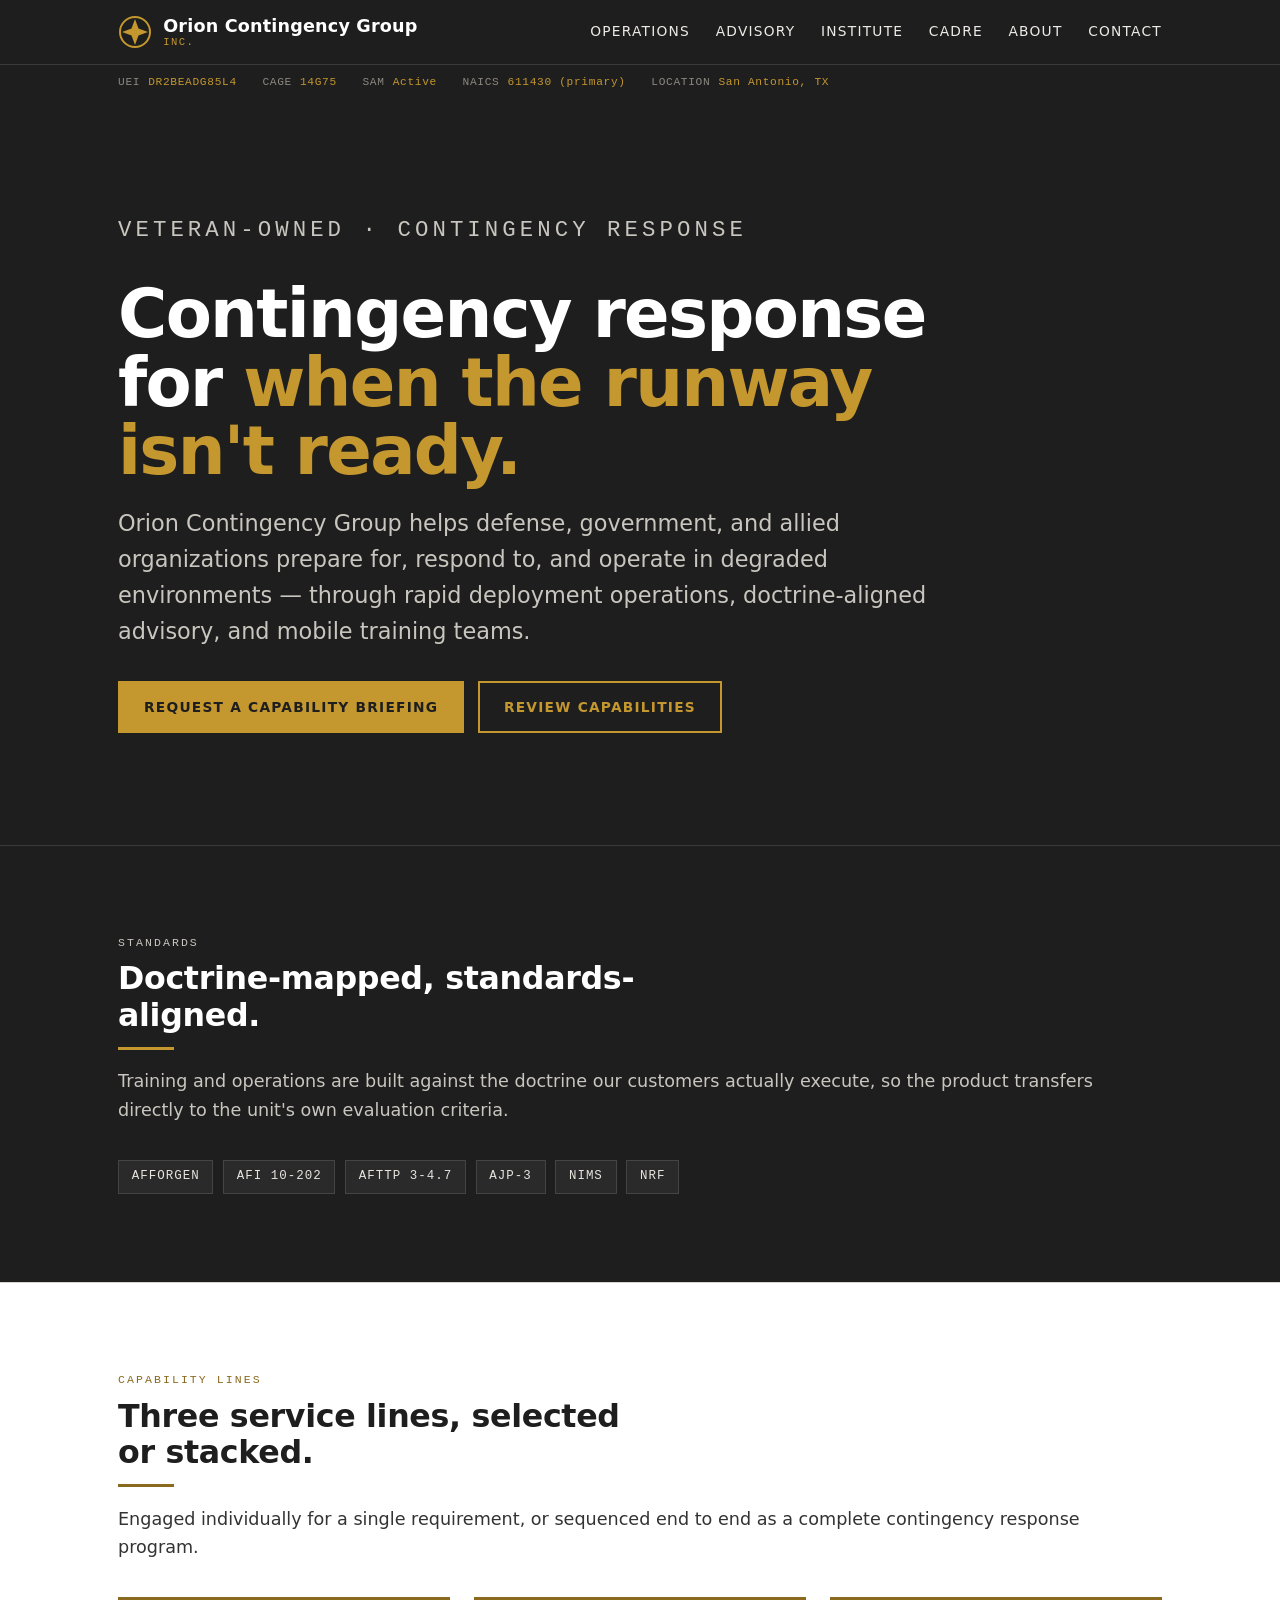
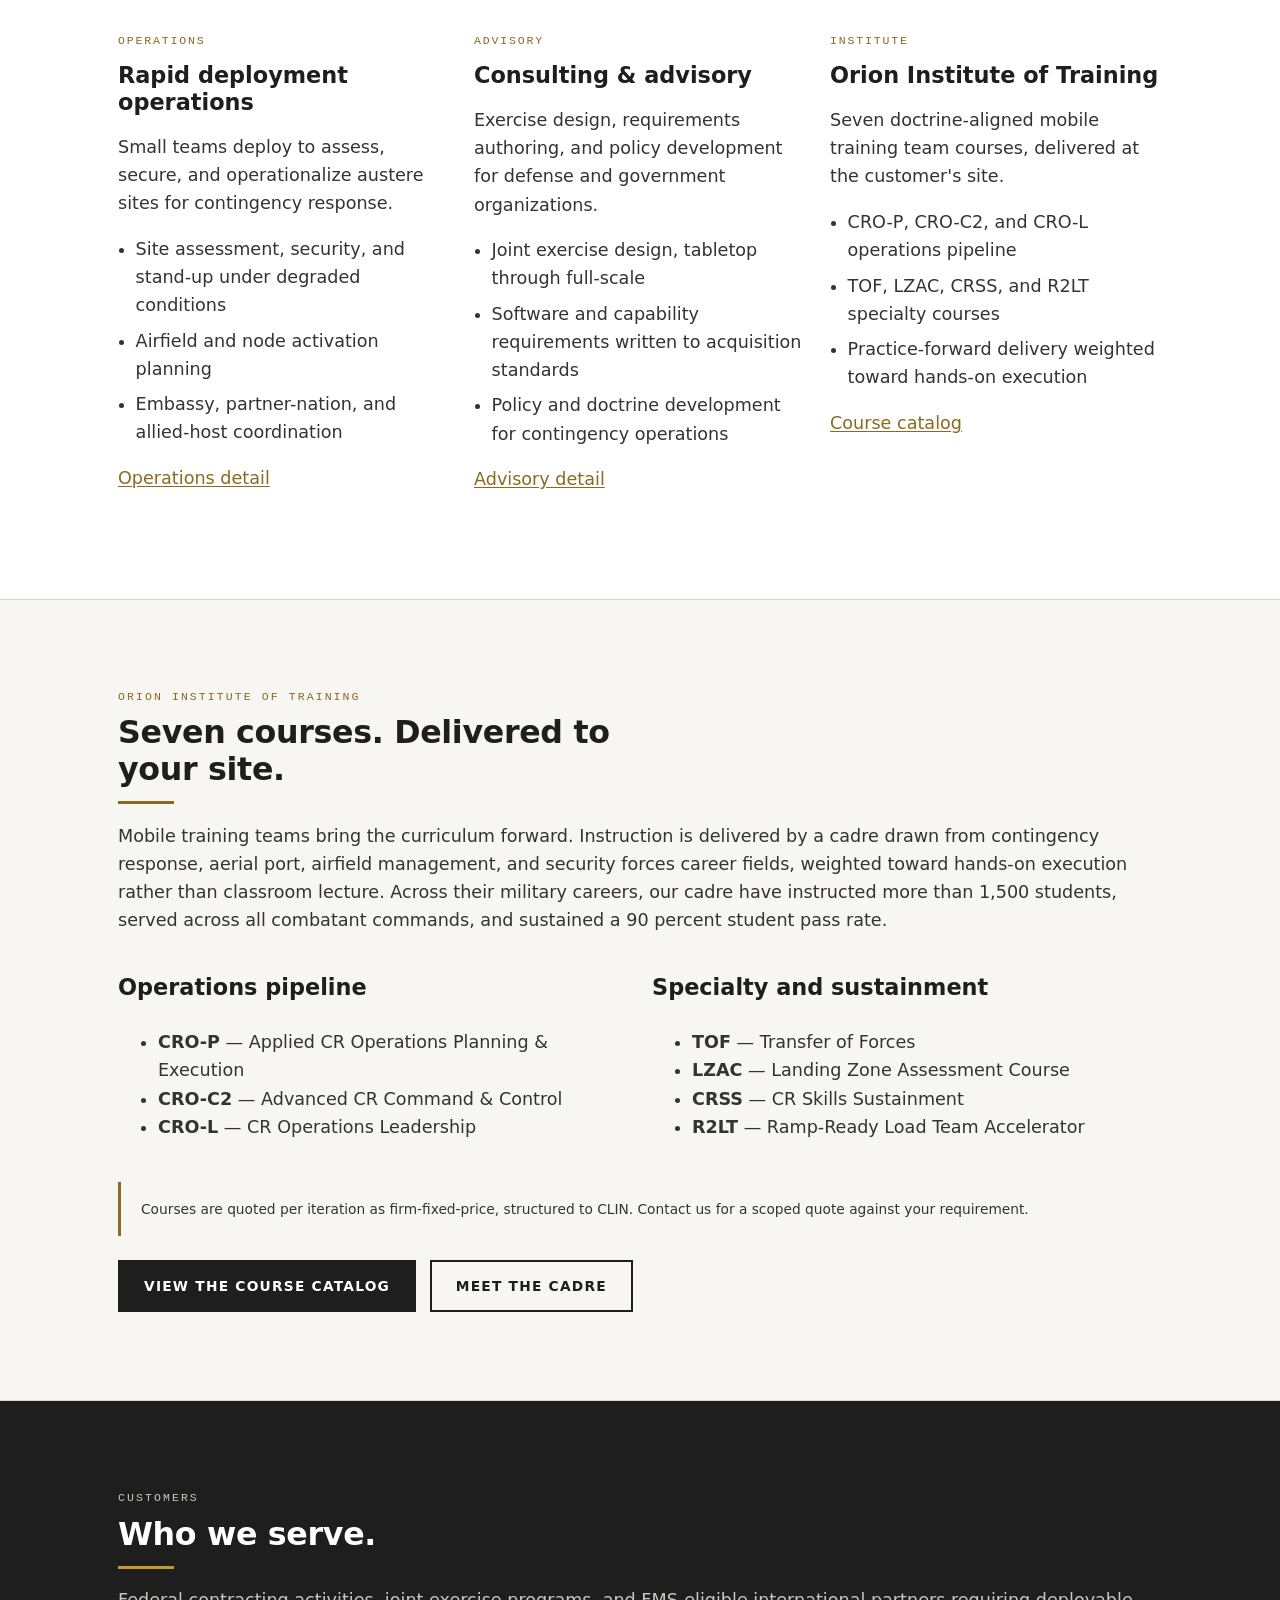
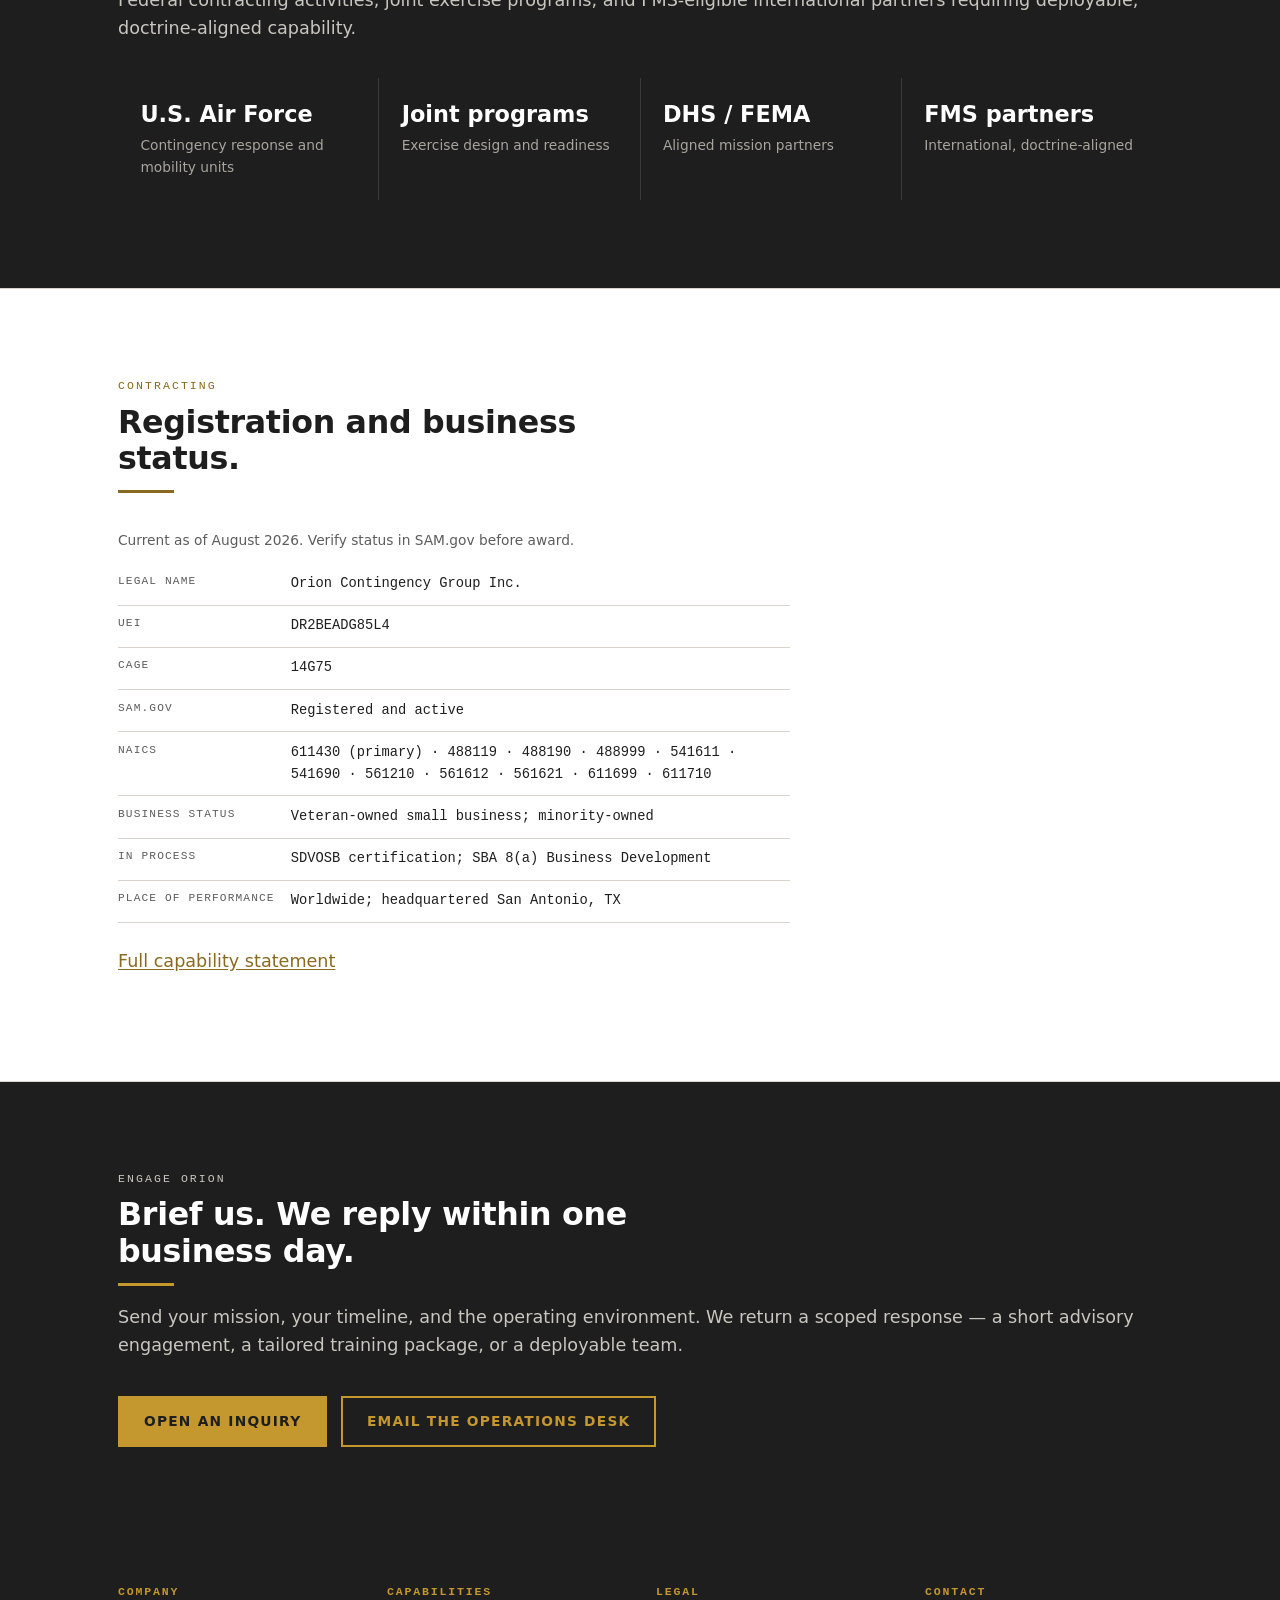
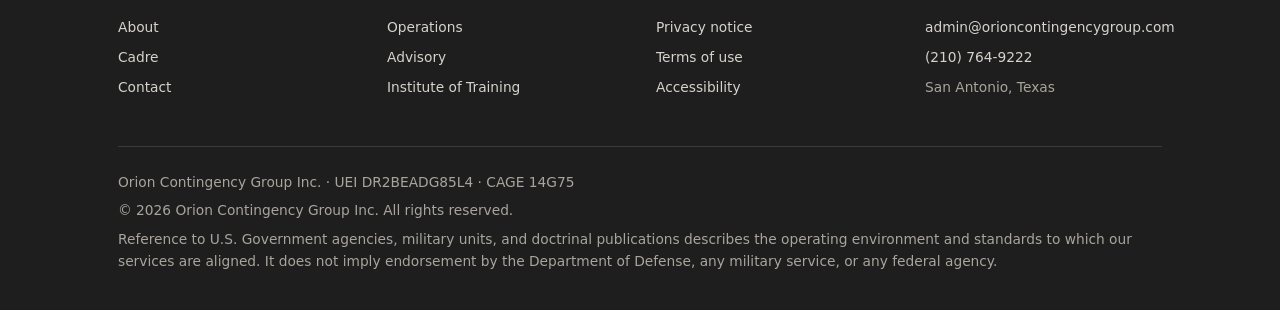
==== index.html @ 688aeb3b "Add OCG website v1" ====
<!DOCTYPE html>
<html lang="en">
<head>
<meta charset="utf-8">
<meta name="viewport" content="width=device-width, initial-scale=1">
<title>Orion Contingency Group Inc. — Contingency response operations, advisory, and training</title>
<meta name="description" content="Veteran-owned small business delivering rapid deployment operations, doctrine-aligned advisory, and mobile training team courses for contingency response. UEI DR2BEADG85L4 · CAGE 14G75.">
<meta name="theme-color" content="#1E1E1E">
<link rel="canonical" href="https://www.orioncontingencygroup.com/">
<link rel="stylesheet" href="site.css">
</head>
<body>

<a class="skip-link" href="#main">Skip to main content</a>

<header class="masthead">
  <div class="shell masthead__inner">
    <a class="wordmark" href="index.html">
      <!-- TODO: replace with OCG compass mark (SVG). Placeholder below. -->
      <svg width="34" height="34" viewBox="0 0 34 34" role="img" aria-label="Orion Contingency Group compass mark">
        <circle cx="17" cy="17" r="15" fill="none" stroke="#C4972F" stroke-width="2"/>
        <path d="M17 4 L20.5 13.5 L30 17 L20.5 20.5 L17 30 L13.5 20.5 L4 17 L13.5 13.5 Z" fill="#C4972F"/>
      </svg>
      <span>Orion Contingency Group<small>Inc.</small></span>
    </a>
    <nav class="nav" aria-label="Primary">
      <a href="operations.html">Operations</a>
      <a href="advisory.html">Advisory</a>
      <a href="institute.html">Institute</a>
      <a href="cadre.html">Cadre</a>
      <a href="about.html">About</a>
      <a href="contact.html">Contact</a>
    </nav>
  </div>
  <div class="control-block">
    <div class="shell">
      <dl>
        <div><dt>UEI</dt><dd>DR2BEADG85L4</dd></div>
        <div><dt>CAGE</dt><dd>14G75</dd></div>
        <div><dt>SAM</dt><dd>Active</dd></div>
        <div><dt>NAICS</dt><dd>611430 (primary)</dd></div>
        <div><dt>Location</dt><dd>San Antonio, TX</dd></div>
      </dl>
    </div>
  </div>
</header>

<main id="main">

  <section class="hero">
    <div class="shell">
      <p class="eyebrow">Veteran-owned · Contingency response</p>
      <h1>Contingency response for <em>when the runway isn't ready.</em></h1>
      <p>Orion Contingency Group helps defense, government, and allied organizations prepare for, respond to, and operate in degraded environments — through rapid deployment operations, doctrine-aligned advisory, and mobile training teams.</p>
      <div class="btn-row">
        <a class="btn btn--primary" href="contact.html">Request a capability briefing</a>
        <a class="btn btn--ghost" href="#capabilities">Review capabilities</a>
      </div>
    </div>
  </section>

  <section class="band-dark" style="border-top:1px solid #3A3A3A;">
    <div class="shell">
      <div class="sec-head sec-head--dark">
        <p class="eyebrow">Standards</p>
        <h2>Doctrine-mapped, standards-aligned.</h2>
        <p>Training and operations are built against the doctrine our customers actually execute, so the product transfers directly to the unit's own evaluation criteria.</p>
      </div>
      <ul class="chips chips--dark">
        <li>AFFORGEN</li>
        <li>AFI 10-202</li>
        <li>AFTTP 3-4.7</li>
        <li>AJP-3</li>
        <li>NIMS</li>
        <li>NRF</li>
      </ul>
    </div>
  </section>

  <section id="capabilities">
    <div class="shell">
      <div class="sec-head">
        <p class="eyebrow eyebrow--light">Capability lines</p>
        <h2>Three service lines, selected or stacked.</h2>
        <p>Engaged individually for a single requirement, or sequenced end to end as a complete contingency response program.</p>
      </div>

      <div class="grid grid--3">
        <article class="line">
          <p class="line__code">Operations</p>
          <h3>Rapid deployment operations</h3>
          <p>Small teams deploy to assess, secure, and operationalize austere sites for contingency response.</p>
          <ul>
            <li>Site assessment, security, and stand-up under degraded conditions</li>
            <li>Airfield and node activation planning</li>
            <li>Embassy, partner-nation, and allied-host coordination</li>
          </ul>
          <p style="margin-top:1.1rem;"><a href="operations.html">Operations detail</a></p>
        </article>

        <article class="line">
          <p class="line__code">Advisory</p>
          <h3>Consulting &amp; advisory</h3>
          <p>Exercise design, requirements authoring, and policy development for defense and government organizations.</p>
          <ul>
            <li>Joint exercise design, tabletop through full-scale</li>
            <li>Software and capability requirements written to acquisition standards</li>
            <li>Policy and doctrine development for contingency operations</li>
          </ul>
          <p style="margin-top:1.1rem;"><a href="advisory.html">Advisory detail</a></p>
        </article>

        <article class="line">
          <p class="line__code">Institute</p>
          <h3>Orion Institute of Training</h3>
          <p>Seven doctrine-aligned mobile training team courses, delivered at the customer's site.</p>
          <ul>
            <li>CRO-P, CRO-C2, and CRO-L operations pipeline</li>
            <li>TOF, LZAC, CRSS, and R2LT specialty courses</li>
            <li>Practice-forward delivery weighted toward hands-on execution</li>
          </ul>
          <p style="margin-top:1.1rem;"><a href="institute.html">Course catalog</a></p>
        </article>
      </div>
    </div>
  </section>

  <section class="band-warm">
    <div class="shell">
      <div class="sec-head">
        <p class="eyebrow eyebrow--light">Orion Institute of Training</p>
        <h2>Seven courses. Delivered to your site.</h2>
        <p>Mobile training teams bring the curriculum forward. Instruction is delivered by a cadre drawn from contingency response, aerial port, airfield management, and security forces career fields, weighted toward hands-on execution rather than classroom lecture. Across their military careers, our cadre have instructed more than 1,500 students, served across all combatant commands, and sustained a 90 percent student pass rate.</p>
      </div>

      <div class="grid grid--2">
        <div>
          <h3 style="font-size:var(--step-1);color:var(--ink);margin-top:0;">Operations pipeline</h3>
          <ul>
            <li><strong>CRO-P</strong> — Applied CR Operations Planning &amp; Execution</li>
            <li><strong>CRO-C2</strong> — Advanced CR Command &amp; Control</li>
            <li><strong>CRO-L</strong> — CR Operations Leadership</li>
          </ul>
        </div>
        <div>
          <h3 style="font-size:var(--step-1);color:var(--ink);margin-top:0;">Specialty and sustainment</h3>
          <ul>
            <li><strong>TOF</strong> — Transfer of Forces</li>
            <li><strong>LZAC</strong> — Landing Zone Assessment Course</li>
            <li><strong>CRSS</strong> — CR Skills Sustainment</li>
            <li><strong>R2LT</strong> — Ramp-Ready Load Team Accelerator</li>
          </ul>
        </div>
      </div>

      <p class="notice">Courses are quoted per iteration as firm-fixed-price, structured to CLIN. Contact us for a scoped quote against your requirement.</p>

      <div class="btn-row">
        <a class="btn btn--onlight" href="institute.html">View the course catalog</a>
        <a class="btn btn--onlight-ghost" href="cadre.html">Meet the cadre</a>
      </div>
    </div>
  </section>

  <section class="band-dark">
    <div class="shell">
      <div class="sec-head sec-head--dark">
        <p class="eyebrow">Customers</p>
        <h2>Who we serve.</h2>
        <p>Federal contracting activities, joint exercise programs, and FMS-eligible international partners requiring deployable, doctrine-aligned capability.</p>
      </div>
      <ul class="buyers">
        <li><strong>U.S. Air Force</strong><span>Contingency response and mobility units</span></li>
        <li><strong>Joint programs</strong><span>Exercise design and readiness</span></li>
        <li><strong>DHS / FEMA</strong><span>Aligned mission partners</span></li>
        <li><strong>FMS partners</strong><span>International, doctrine-aligned</span></li>
      </ul>
    </div>
  </section>

  <section>
    <div class="shell">
      <div class="sec-head">
        <p class="eyebrow eyebrow--light">Contracting</p>
        <h2>Registration and business status.</h2>
      </div>
      <table class="reg">
        <caption>Current as of August 2026. Verify status in SAM.gov before award.</caption>
        <tbody>
          <tr><th scope="row">Legal name</th><td>Orion Contingency Group Inc.</td></tr>
          <tr><th scope="row">UEI</th><td>DR2BEADG85L4</td></tr>
          <tr><th scope="row">CAGE</th><td>14G75</td></tr>
          <tr><th scope="row">SAM.gov</th><td>Registered and active</td></tr>
          <tr><th scope="row">NAICS</th><td>611430 (primary) · 488119 · 488190 · 488999 · 541611 · 541690 · 561210 · 561612 · 561621 · 611699 · 611710</td></tr>
          <tr><th scope="row">Business status</th><td>Veteran-owned small business; minority-owned</td></tr>
          <tr><th scope="row">In process</th><td>SDVOSB certification; SBA 8(a) Business Development</td></tr>
          <tr><th scope="row">Place of performance</th><td>Worldwide; headquartered San Antonio, TX</td></tr>
        </tbody>
      </table>
      <p style="margin-top:1.5rem;"><a href="about.html">Full capability statement</a></p>
    </div>
  </section>

  <section class="band-dark">
    <div class="shell">
      <div class="sec-head sec-head--dark">
        <p class="eyebrow">Engage Orion</p>
        <h2>Brief us. We reply within one business day.</h2>
        <p>Send your mission, your timeline, and the operating environment. We return a scoped response — a short advisory engagement, a tailored training package, or a deployable team.</p>
      </div>
      <div class="btn-row">
        <a class="btn btn--primary" href="contact.html">Open an inquiry</a>
        <a class="btn btn--ghost" href="mailto:admin@orioncontingencygroup.com">Email the operations desk</a>
      </div>
    </div>
  </section>

</main>

<footer class="site-foot">
  <div class="shell">
    <div class="site-foot__cols">
      <div>
        <h2>Company</h2>
        <ul>
          <li><a href="about.html">About</a></li>
          <li><a href="cadre.html">Cadre</a></li>
          <li><a href="contact.html">Contact</a></li>
        </ul>
      </div>
      <div>
        <h2>Capabilities</h2>
        <ul>
          <li><a href="operations.html">Operations</a></li>
          <li><a href="advisory.html">Advisory</a></li>
          <li><a href="institute.html">Institute of Training</a></li>
        </ul>
      </div>
      <div>
        <h2>Legal</h2>
        <ul>
          <li><a href="privacy.html">Privacy notice</a></li>
          <li><a href="terms.html">Terms of use</a></li>
          <li><a href="accessibility.html">Accessibility</a></li>
        </ul>
      </div>
      <div>
        <h2>Contact</h2>
        <ul>
          <li><a href="mailto:admin@orioncontingencygroup.com">admin@orioncontingencygroup.com</a></li>
          <li><a href="tel:+12107649222">(210) 764-9222</a></li>
          <li>San Antonio, Texas</li>
        </ul>
      </div>
    </div>
    <div class="site-foot__legal">
      <p>Orion Contingency Group Inc. · UEI DR2BEADG85L4 · CAGE 14G75</p>
      <p>&copy; 2026 Orion Contingency Group Inc. All rights reserved.</p>
      <p>Reference to U.S. Government agencies, military units, and doctrinal publications describes the operating environment and standards to which our services are aligned. It does not imply endorsement by the Department of Defense, any military service, or any federal agency.</p>
    </div>
  </div>
</footer>

</body>
</html>
---- site.css ----
/* ============================================================
   Orion Contingency Group Inc. — site.css
   Brand V1: Calibri / Gold #C4972F / Dark #1E1E1E / Body #333333
   ============================================================ */

:root {
  /* Palette */
  --ink:        #1E1E1E;   /* brand dark */
  --body:       #333333;   /* brand body text */
  --gold:       #C4972F;   /* brand primary gold — DARK BACKGROUNDS ONLY (6.2:1 on --ink) */
  --gold-deep:  #8A6A1F;   /* gold for text/rules on light (5.0:1 on white) */
  --paper:      #FFFFFF;
  --paper-warm: #F7F6F3;
  --rule:       #D8D4CC;
  --muted:      #5C5C5C;   /* 7.0:1 on white */

  /* Type */
  --font-ui: Calibri, Carlito, "Segoe UI", system-ui, -apple-system, sans-serif;
  --font-mono: "Cascadia Mono", Consolas, "SF Mono", ui-monospace, monospace;

  --step--1: clamp(0.80rem, 0.78rem + 0.10vw, 0.86rem);
  --step-0:  clamp(1.00rem, 0.96rem + 0.20vw, 1.10rem);
  --step-1:  clamp(1.20rem, 1.12rem + 0.40vw, 1.40rem);
  --step-2:  clamp(1.55rem, 1.34rem + 0.80vw, 2.00rem);
  --step-3:  clamp(1.95rem, 1.62rem + 1.65vw, 2.90rem);
  --step-4:  clamp(2.40rem, 1.80rem + 3.00vw, 4.20rem);

  --measure: 68ch;
  --gutter: clamp(1.25rem, 4vw, 3rem);
  --shell: 1140px;
}

*, *::before, *::after { box-sizing: border-box; }

html { -webkit-text-size-adjust: 100%; }

body {
  margin: 0;
  font-family: var(--font-ui);
  font-size: var(--step-0);
  line-height: 1.6;
  color: var(--body);
  background: var(--paper);
}

img { max-width: 100%; height: auto; display: block; }

/* ---------- Focus + skip link (accessibility floor) ---------- */

:focus-visible {
  outline: 3px solid var(--gold-deep);
  outline-offset: 2px;
}

.skip-link {
  position: absolute;
  left: -9999px;
  top: 0;
  background: var(--ink);
  color: var(--paper);
  padding: 0.75rem 1.25rem;
  z-index: 100;
  text-decoration: none;
}
.skip-link:focus {
  left: 0;
}

.visually-hidden {
  position: absolute;
  width: 1px; height: 1px;
  margin: -1px; padding: 0;
  overflow: hidden;
  clip: rect(0 0 0 0);
  white-space: nowrap;
  border: 0;
}

/* ---------- Layout shell ---------- */

.shell {
  width: 100%;
  max-width: var(--shell);
  margin-inline: auto;
  padding-inline: var(--gutter);
}

section { padding-block: clamp(3rem, 7vw, 5.5rem); }
section + section { border-top: 1px solid var(--rule); }

/* ---------- Masthead ---------- */

.masthead {
  background: var(--ink);
  color: #EDEBE6;
}

.masthead__inner {
  display: flex;
  align-items: center;
  justify-content: space-between;
  gap: 1.5rem;
  padding-block: 0.9rem;
  flex-wrap: wrap;
}

.wordmark {
  display: inline-flex;
  align-items: center;
  gap: 0.7rem;
  color: var(--paper);
  text-decoration: none;
  font-weight: 700;
  letter-spacing: 0.01em;
  line-height: 1.15;
}
.wordmark:hover { color: var(--gold); }
.wordmark svg { flex: none; }
.wordmark span small {
  display: block;
  font-family: var(--font-mono);
  font-size: 0.66rem;
  font-weight: 400;
  letter-spacing: 0.14em;
  text-transform: uppercase;
  color: var(--gold);
}

.nav {
  display: flex;
  align-items: center;
  gap: clamp(0.9rem, 2vw, 1.6rem);
  flex-wrap: wrap;
}
.nav a {
  color: #EDEBE6;
  text-decoration: none;
  font-size: var(--step--1);
  letter-spacing: 0.09em;
  text-transform: uppercase;
  padding-block: 0.35rem;
  border-bottom: 2px solid transparent;
}
.nav a:hover { color: var(--gold); border-bottom-color: var(--gold); }
.nav a[aria-current="page"] { color: var(--gold); border-bottom-color: var(--gold); }

/* ---------- Control block: the document-header device ---------- */

.control-block {
  background: var(--ink);
  color: #C9C6BF;
  font-family: var(--font-mono);
  font-size: 0.7rem;
  letter-spacing: 0.06em;
  border-top: 1px solid #3A3A3A;
}
.control-block dl {
  margin: 0;
  padding-block: 0.55rem;
  display: flex;
  flex-wrap: wrap;
  gap: 0.35rem 1.6rem;
}
.control-block div { display: flex; gap: 0.5rem; }
.control-block dt { color: #8C8880; text-transform: uppercase; }
.control-block dd { margin: 0; color: var(--gold); }

/* ---------- Page header ---------- */

.page-head {
  background: var(--ink);
  color: #E7E4DE;
  padding-block: clamp(3rem, 8vw, 6rem);
}
.page-head h1 {
  font-size: var(--step-3);
  line-height: 1.08;
  margin: 0.6rem 0 1rem;
  color: var(--paper);
  letter-spacing: -0.015em;
}
.page-head p { max-width: 60ch; margin: 0; color: #C9C6BF; font-size: var(--step-1); }

.eyebrow {
  font-family: var(--font-mono);
  font-size: 0.72rem;
  letter-spacing: 0.18em;
  text-transform: uppercase;
  color: var(--gold);
  margin: 0;
}
.eyebrow--light { color: var(--gold-deep); }

/* ---------- Hero ---------- */

.hero {
  background: var(--ink);
  color: #E7E4DE;
  padding-block: clamp(3.5rem, 9vw, 7rem);
}
.hero h1 {
  font-size: var(--step-4);
  line-height: 1.02;
  letter-spacing: -0.025em;
  margin: 1rem 0 1.25rem;
  color: var(--paper);
  max-width: 18ch;
}
.hero h1 em {
  font-style: normal;
  color: var(--gold);
}
.hero p {
  max-width: 58ch;
  font-size: var(--step-1);
  color: #C9C6BF;
  margin: 0 0 2rem;
}

/* ---------- Section headers + gold rule (brand spec) ---------- */

.sec-head { margin-bottom: 2.25rem; }
.sec-head h2 {
  font-size: var(--step-2);
  line-height: 1.15;
  letter-spacing: -0.01em;
  color: var(--ink);
  margin: 0.5rem 0 0.85rem;
  max-width: 24ch;
}
.sec-head h2::after {
  content: "";
  display: block;
  width: 3.5rem;
  height: 3px;
  background: var(--gold-deep);
  margin-top: 0.85rem;
}
.sec-head--dark h2 { color: var(--paper); }
.sec-head--dark h2::after { background: var(--gold); }
.sec-head--dark p { color: #C9C6BF; }

/* ---------- Buttons ---------- */

.btn-row { display: flex; flex-wrap: wrap; gap: 0.85rem; }

.btn {
  display: inline-block;
  padding: 0.8rem 1.5rem;
  font-size: var(--step--1);
  font-weight: 700;
  letter-spacing: 0.09em;
  text-transform: uppercase;
  text-decoration: none;
  border: 2px solid transparent;
  cursor: pointer;
  font-family: var(--font-ui);
}
.btn--primary { background: var(--gold); color: var(--ink); border-color: var(--gold); }
.btn--primary:hover { background: #D9AB44; border-color: #D9AB44; }
.btn--ghost { background: transparent; color: var(--gold); border-color: var(--gold); }
.btn--ghost:hover { background: var(--gold); color: var(--ink); }
.btn--onlight { background: var(--ink); color: var(--paper); border-color: var(--ink); }
.btn--onlight:hover { background: var(--gold-deep); border-color: var(--gold-deep); }
.btn--onlight-ghost { background: transparent; color: var(--ink); border-color: var(--ink); }
.btn--onlight-ghost:hover { background: var(--ink); color: var(--paper); }

/* ---------- Generic grids ---------- */

.grid { display: grid; gap: 1.5rem; }
.grid--2 { grid-template-columns: repeat(auto-fit, minmax(min(100%, 22rem), 1fr)); }
.grid--3 { grid-template-columns: repeat(auto-fit, minmax(min(100%, 17rem), 1fr)); }

/* ---------- Service line cards ---------- */

.line {
  border-top: 3px solid var(--gold-deep);
  padding-top: 1.25rem;
}
.line__code {
  font-family: var(--font-mono);
  font-size: 0.72rem;
  letter-spacing: 0.16em;
  text-transform: uppercase;
  color: var(--gold-deep);
}
.line h3 {
  font-size: var(--step-1);
  color: var(--ink);
  margin: 0.5rem 0 0.65rem;
  line-height: 1.2;
}
.line ul { margin: 1rem 0 0; padding-left: 1.1rem; }
.line li { margin-bottom: 0.45rem; }

/* ---------- Doctrine chips ---------- */

.chips { list-style: none; display: flex; flex-wrap: wrap; gap: 0.6rem; margin: 0; padding: 0; }
.chips li {
  font-family: var(--font-mono);
  font-size: 0.78rem;
  letter-spacing: 0.08em;
  border: 1px solid var(--rule);
  background: var(--paper-warm);
  color: var(--ink);
  padding: 0.4rem 0.8rem;
}
.chips--dark li { background: #2A2A2A; border-color: #444; color: #E7E4DE; }

/* ---------- Course cards ---------- */

.course {
  border: 1px solid var(--rule);
  border-top: 3px solid var(--gold-deep);
  padding: 1.5rem;
  background: var(--paper);
}
.course__meta {
  display: flex;
  justify-content: space-between;
  align-items: baseline;
  gap: 1rem;
  font-family: var(--font-mono);
  font-size: 0.72rem;
  letter-spacing: 0.12em;
  text-transform: uppercase;
  color: var(--gold-deep);
}
.course h3 { font-size: var(--step-1); color: var(--ink); margin: 0.6rem 0 0.5rem; line-height: 1.2; }
.course > p { margin: 0 0 1rem; }
.course h4 {
  font-family: var(--font-mono);
  font-size: 0.72rem;
  letter-spacing: 0.12em;
  text-transform: uppercase;
  color: var(--muted);
  margin: 1.1rem 0 0.5rem;
}
.course ul { margin: 0; padding-left: 1.1rem; }
.course li { margin-bottom: 0.35rem; }
.course dl {
  margin: 1.25rem 0 0;
  padding-top: 1rem;
  border-top: 1px solid var(--rule);
  font-size: var(--step--1);
  display: grid;
  grid-template-columns: auto 1fr;
  gap: 0.4rem 1rem;
}
.course dt { font-family: var(--font-mono); text-transform: uppercase; letter-spacing: 0.1em; color: var(--muted); font-size: 0.7rem; align-self: center; }
.course dd { margin: 0; color: var(--ink); }

/* ---------- Cadre ---------- */

.person {
  border-top: 1px solid var(--rule);
  padding-top: 1.15rem;
}
.person h3 { font-size: var(--step-1); color: var(--ink); margin: 0.35rem 0 0.35rem; }
.person p { margin: 0 0 0.85rem; }
.person__role {
  font-family: var(--font-mono);
  font-size: 0.72rem;
  letter-spacing: 0.14em;
  text-transform: uppercase;
  color: var(--gold-deep);
}

/* ---------- Buyer panel ---------- */

.buyers { list-style: none; margin: 0; padding: 0; display: grid; gap: 1px; background: #3A3A3A; grid-template-columns: repeat(auto-fit, minmax(min(100%, 14rem), 1fr)); }
.buyers li { background: var(--ink); padding: 1.4rem; }
.buyers strong { display: block; color: var(--paper); font-size: var(--step-1); line-height: 1.2; }
.buyers span { display: block; color: #A9A59D; font-size: var(--step--1); margin-top: 0.4rem; }

/* ---------- Registration / identifier table ---------- */

.reg {
  font-family: var(--font-mono);
  font-size: var(--step--1);
  border-collapse: collapse;
  width: 100%;
  max-width: 42rem;
}
.reg caption { text-align: left; font-family: var(--font-ui); color: var(--muted); padding-bottom: 0.75rem; }
.reg th, .reg td { text-align: left; padding: 0.6rem 1rem 0.6rem 0; border-bottom: 1px solid var(--rule); vertical-align: top; }
.reg th { font-weight: 400; color: var(--muted); text-transform: uppercase; letter-spacing: 0.1em; font-size: 0.7rem; white-space: nowrap; }
.reg td { color: var(--ink); }

/* ---------- Forms ---------- */

.form { max-width: 34rem; }
.form fieldset { border: 0; margin: 0; padding: 0; }
.form legend {
  font-size: var(--step-1);
  color: var(--ink);
  font-weight: 700;
  padding: 0;
  margin-bottom: 0.35rem;
}
.field { margin-bottom: 1.25rem; }
.field label { display: block; font-weight: 700; color: var(--ink); margin-bottom: 0.3rem; }
.field .hint { display: block; font-size: var(--step--1); color: var(--muted); margin-bottom: 0.4rem; }
.field input, .field textarea, .field select {
  width: 100%;
  font-family: var(--font-ui);
  font-size: var(--step-0);
  color: var(--ink);
  padding: 0.65rem 0.75rem;
  border: 1px solid #87837B; /* 3.8:1 on white, 3.5:1 on warm — passes WCAG 1.4.11 */
  background: var(--paper);
  border-radius: 0;
}
.field textarea { min-height: 8rem; resize: vertical; }
.req { color: #A32020; font-weight: 700; }

.notice {
  border-left: 3px solid var(--gold-deep);
  background: var(--paper-warm);
  padding: 1rem 1.25rem;
  font-size: var(--step--1);
  margin: 1.5rem 0;
}
.notice--dark { background: #2A2A2A; border-left-color: var(--gold); color: #C9C6BF; }

/* ---------- Dark section ---------- */

.band-dark { background: var(--ink); color: #C9C6BF; }
.band-dark a:not(.btn) { color: var(--gold); }
.band-warm { background: var(--paper-warm); }

/* ---------- Footer ---------- */

.site-foot {
  background: var(--ink);
  color: #A9A59D;
  padding-block: 3rem 2rem;
  font-size: var(--step--1);
}
.site-foot h2 {
  font-family: var(--font-mono);
  font-size: 0.72rem;
  letter-spacing: 0.16em;
  text-transform: uppercase;
  color: var(--gold);
  margin: 0 0 0.9rem;
}
.site-foot ul { list-style: none; margin: 0; padding: 0; }
.site-foot li { margin-bottom: 0.5rem; }
.site-foot a { color: #D6D3CC; text-decoration: none; }
.site-foot a:hover { color: var(--gold); text-decoration: underline; }
.site-foot__cols { display: grid; gap: 2rem; grid-template-columns: repeat(auto-fit, minmax(min(100%, 13rem), 1fr)); }
.site-foot__legal { margin-top: 2.5rem; padding-top: 1.5rem; border-top: 1px solid #3A3A3A; }
.site-foot__legal p { margin: 0 0 0.4rem; }

/* ---------- Links in prose ---------- */

main a:not(.btn):not(.wordmark) { color: var(--gold-deep); text-underline-offset: 2px; }
main a:not(.btn):not(.wordmark):hover { color: var(--ink); }

/* ---------- Motion ---------- */

@media (prefers-reduced-motion: reduce) {
  *, *::before, *::after { animation-duration: 0.01ms !important; transition-duration: 0.01ms !important; }
}

/* ---------- Print ---------- */

@media print {
  .masthead, .site-foot, .btn-row { display: none; }
  body { color: #000; }
}
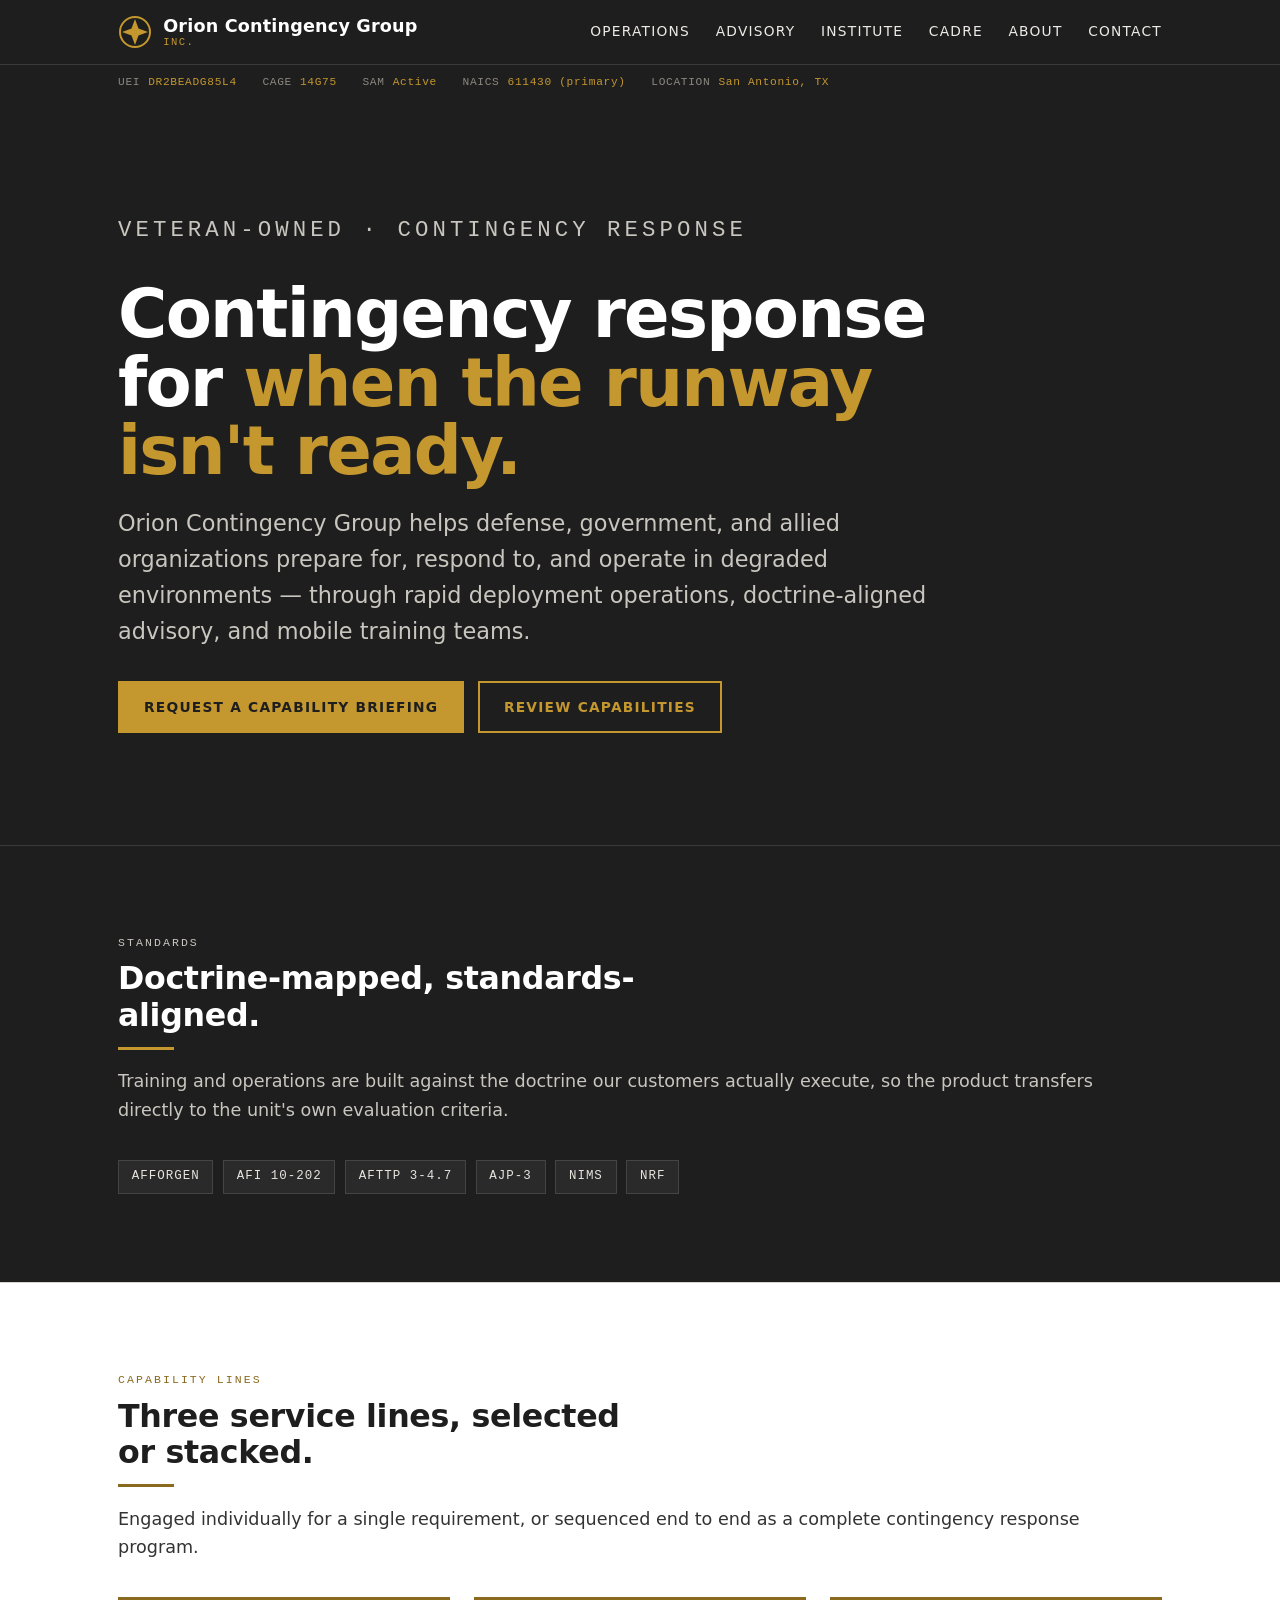
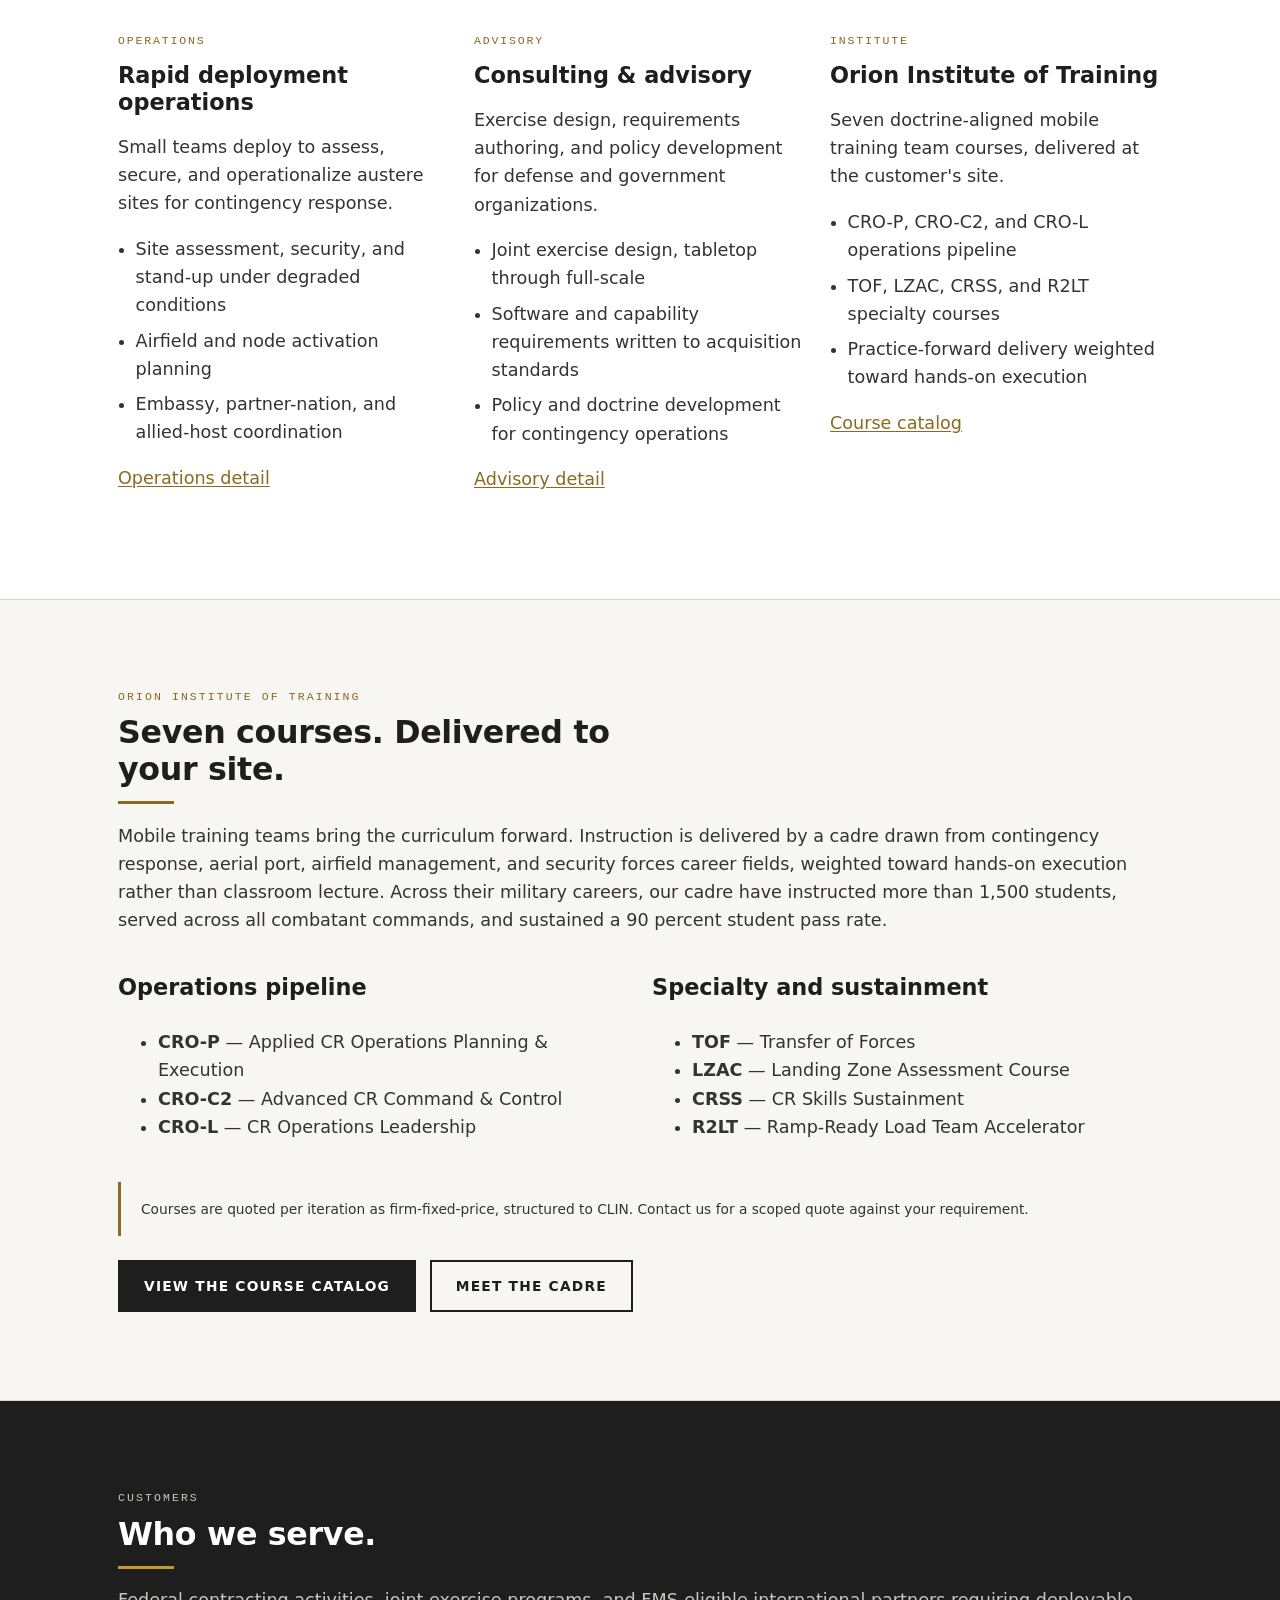
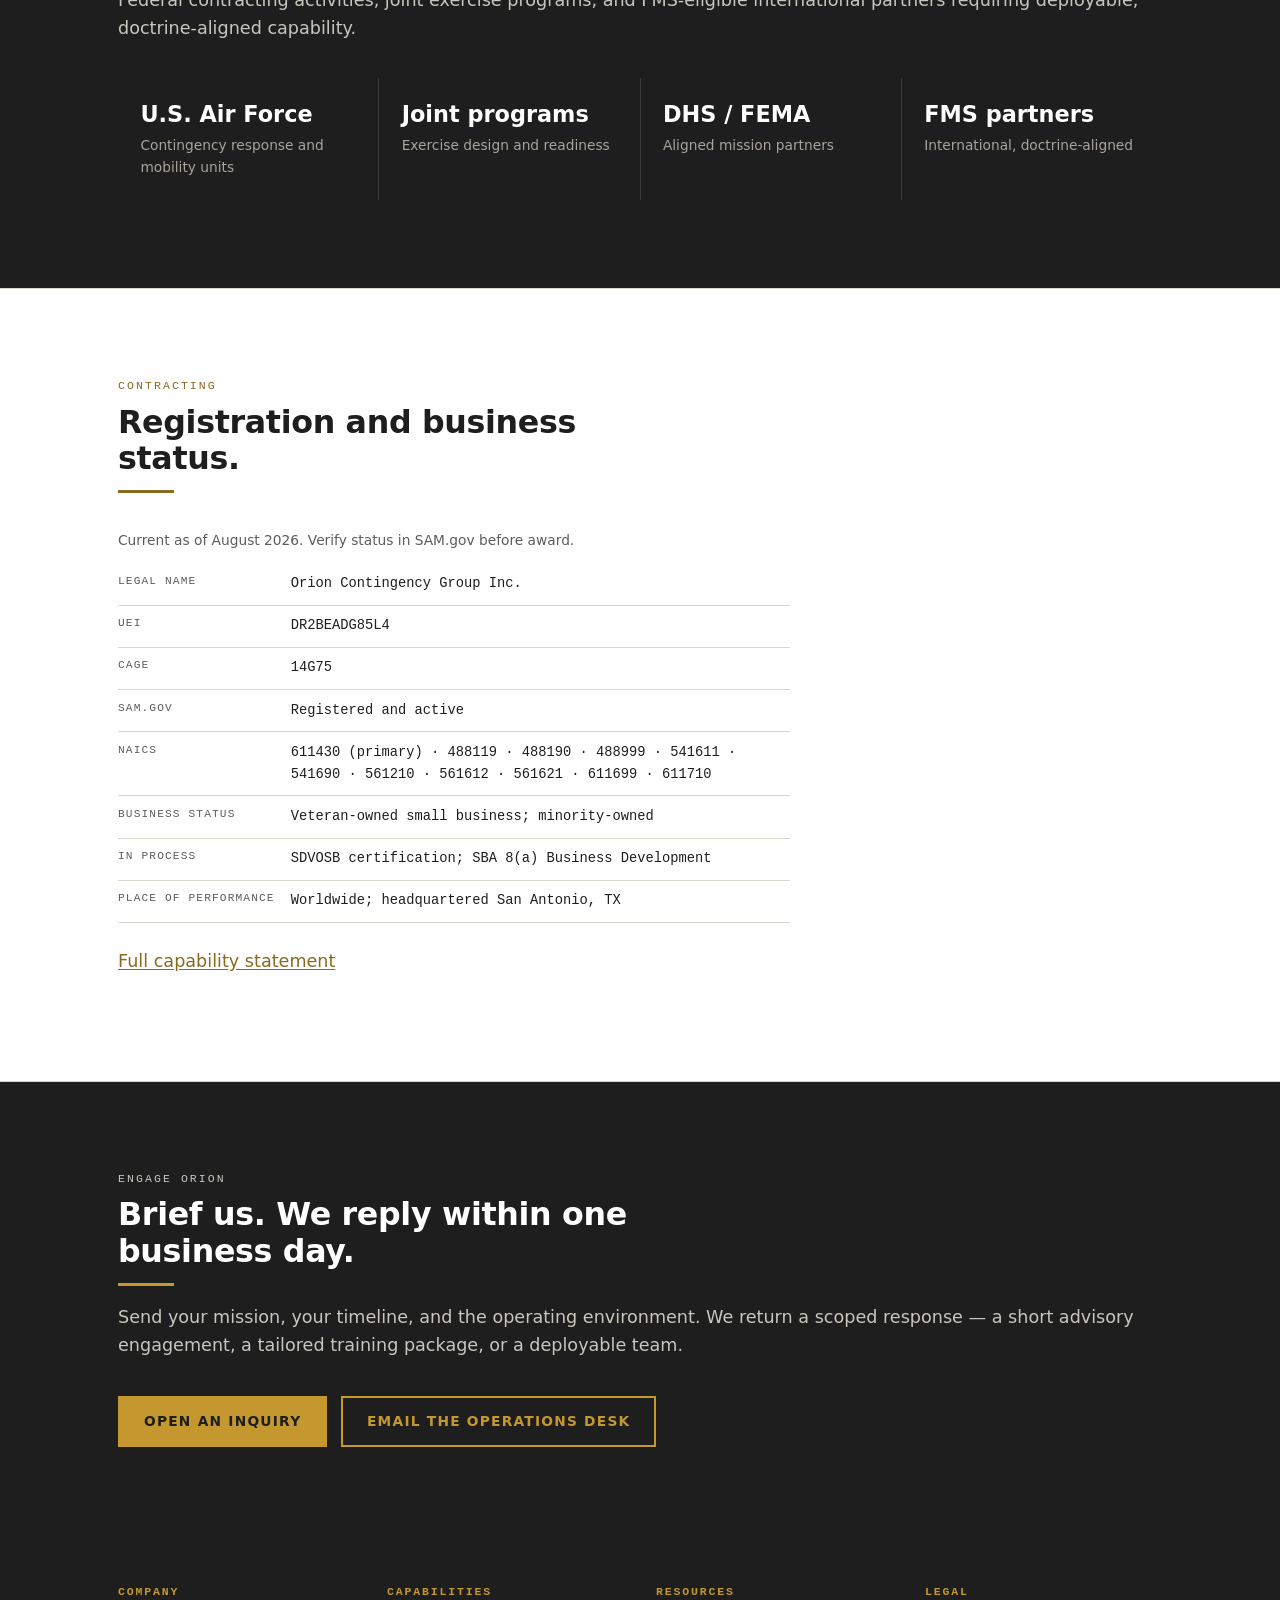
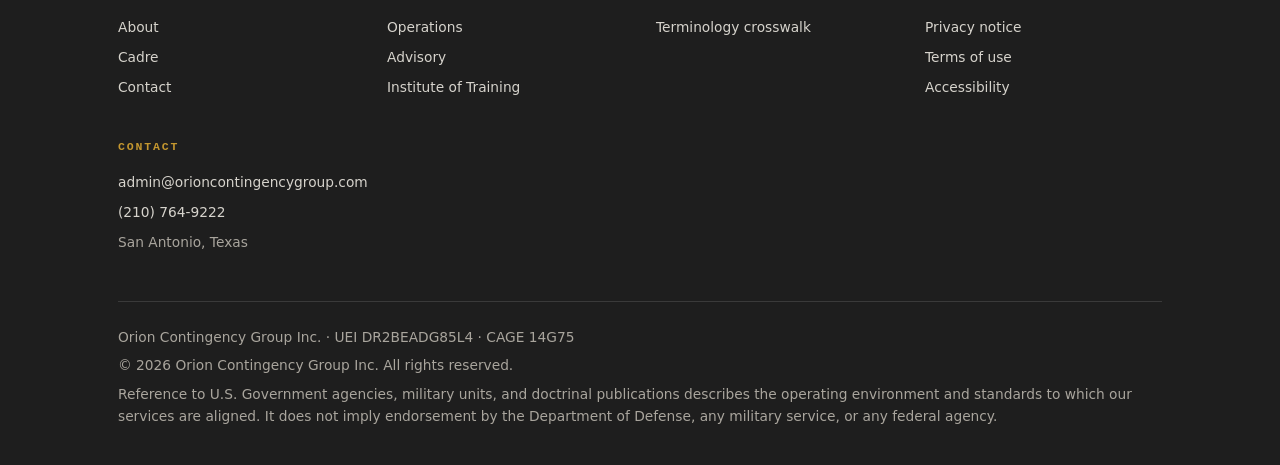
==== commit 27eaacff: "Add Resources footer link" ====
--- a/index.html
+++ b/index.html
@@ -237,6 +237,12 @@
         </ul>
       </div>
       <div>
+        <h2>Resources</h2>
+        <ul>
+          <li><a href="resources.html">Terminology crosswalk</a></li>
+        </ul>
+      </div>
+      <div>
         <h2>Legal</h2>
         <ul>
           <li><a href="privacy.html">Privacy notice</a></li>
@@ -257,7 +263,6 @@
       <p>Orion Contingency Group Inc. · UEI DR2BEADG85L4 · CAGE 14G75</p>
       <p>&copy; 2026 Orion Contingency Group Inc. All rights reserved.</p>
       <p>Reference to U.S. Government agencies, military units, and doctrinal publications describes the operating environment and standards to which our services are aligned. It does not imply endorsement by the Department of Defense, any military service, or any federal agency.</p>
-    </div>
   </div>
 </footer>
 
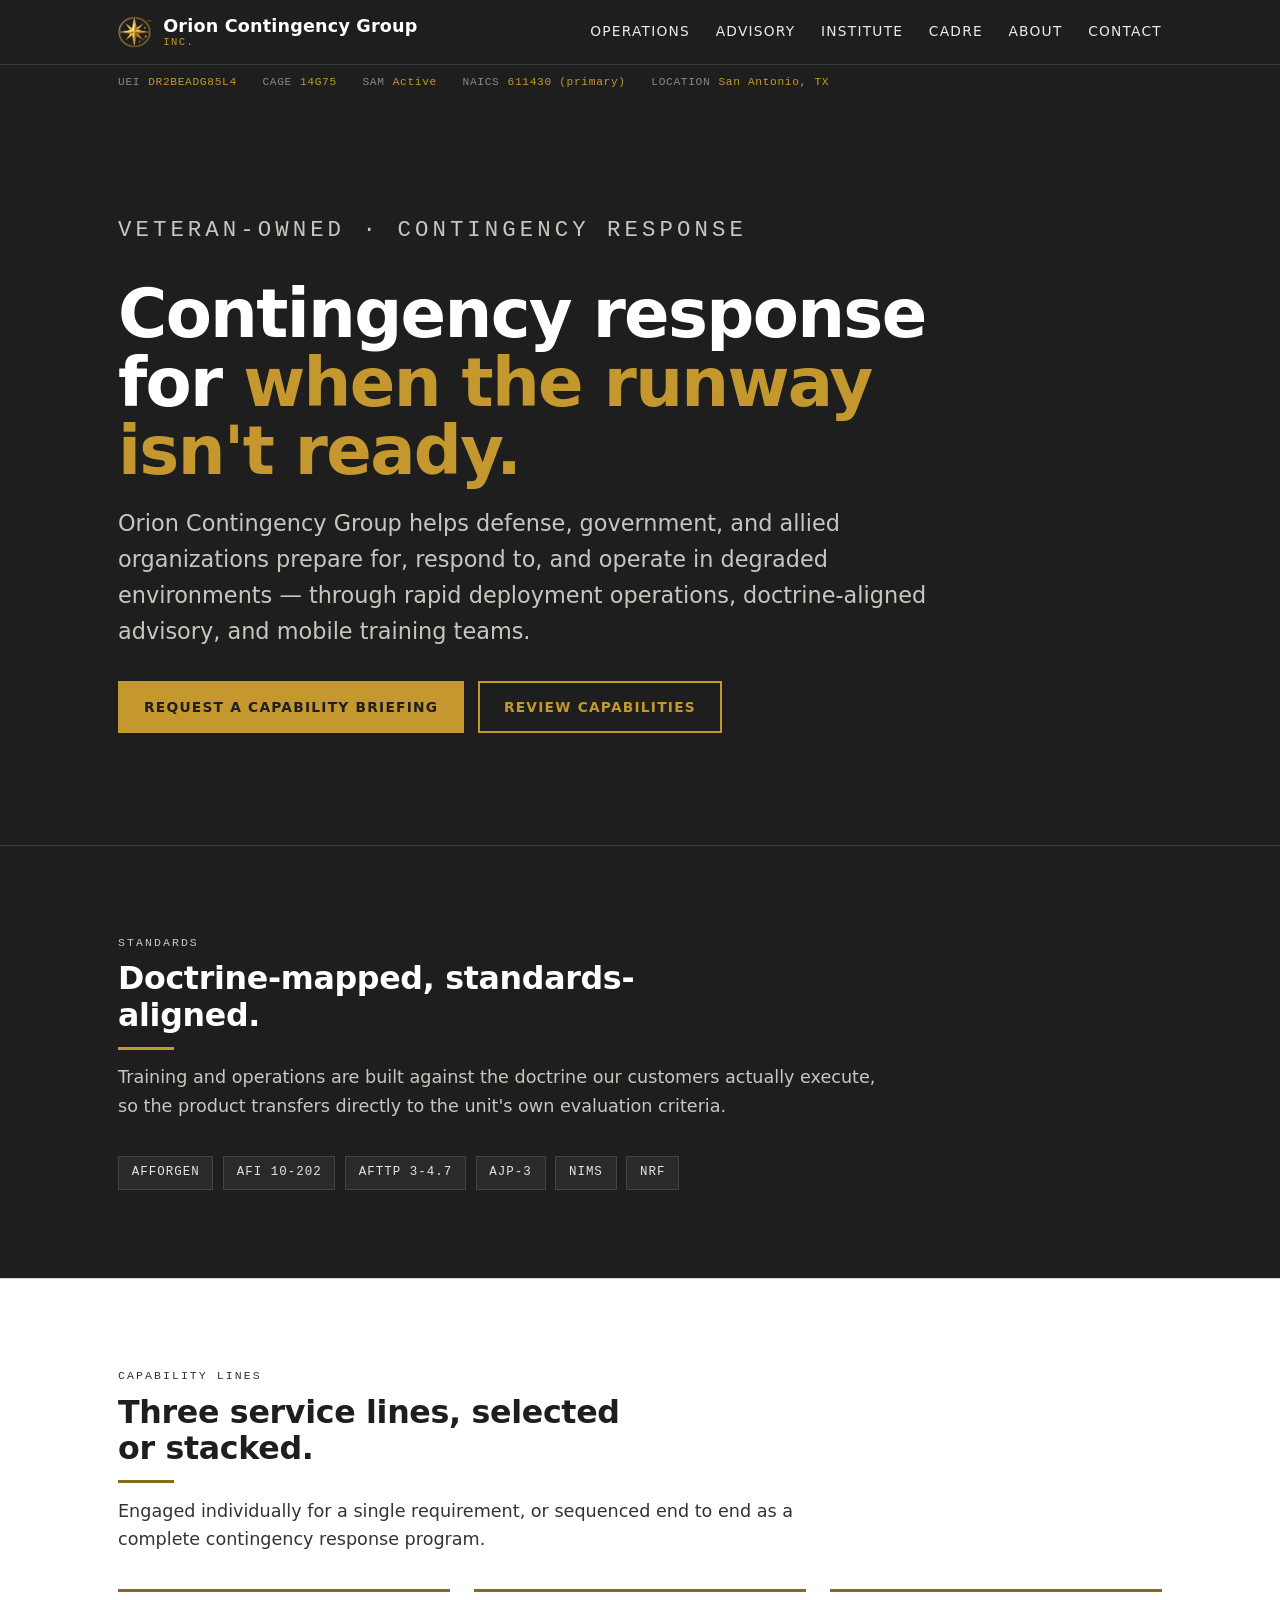
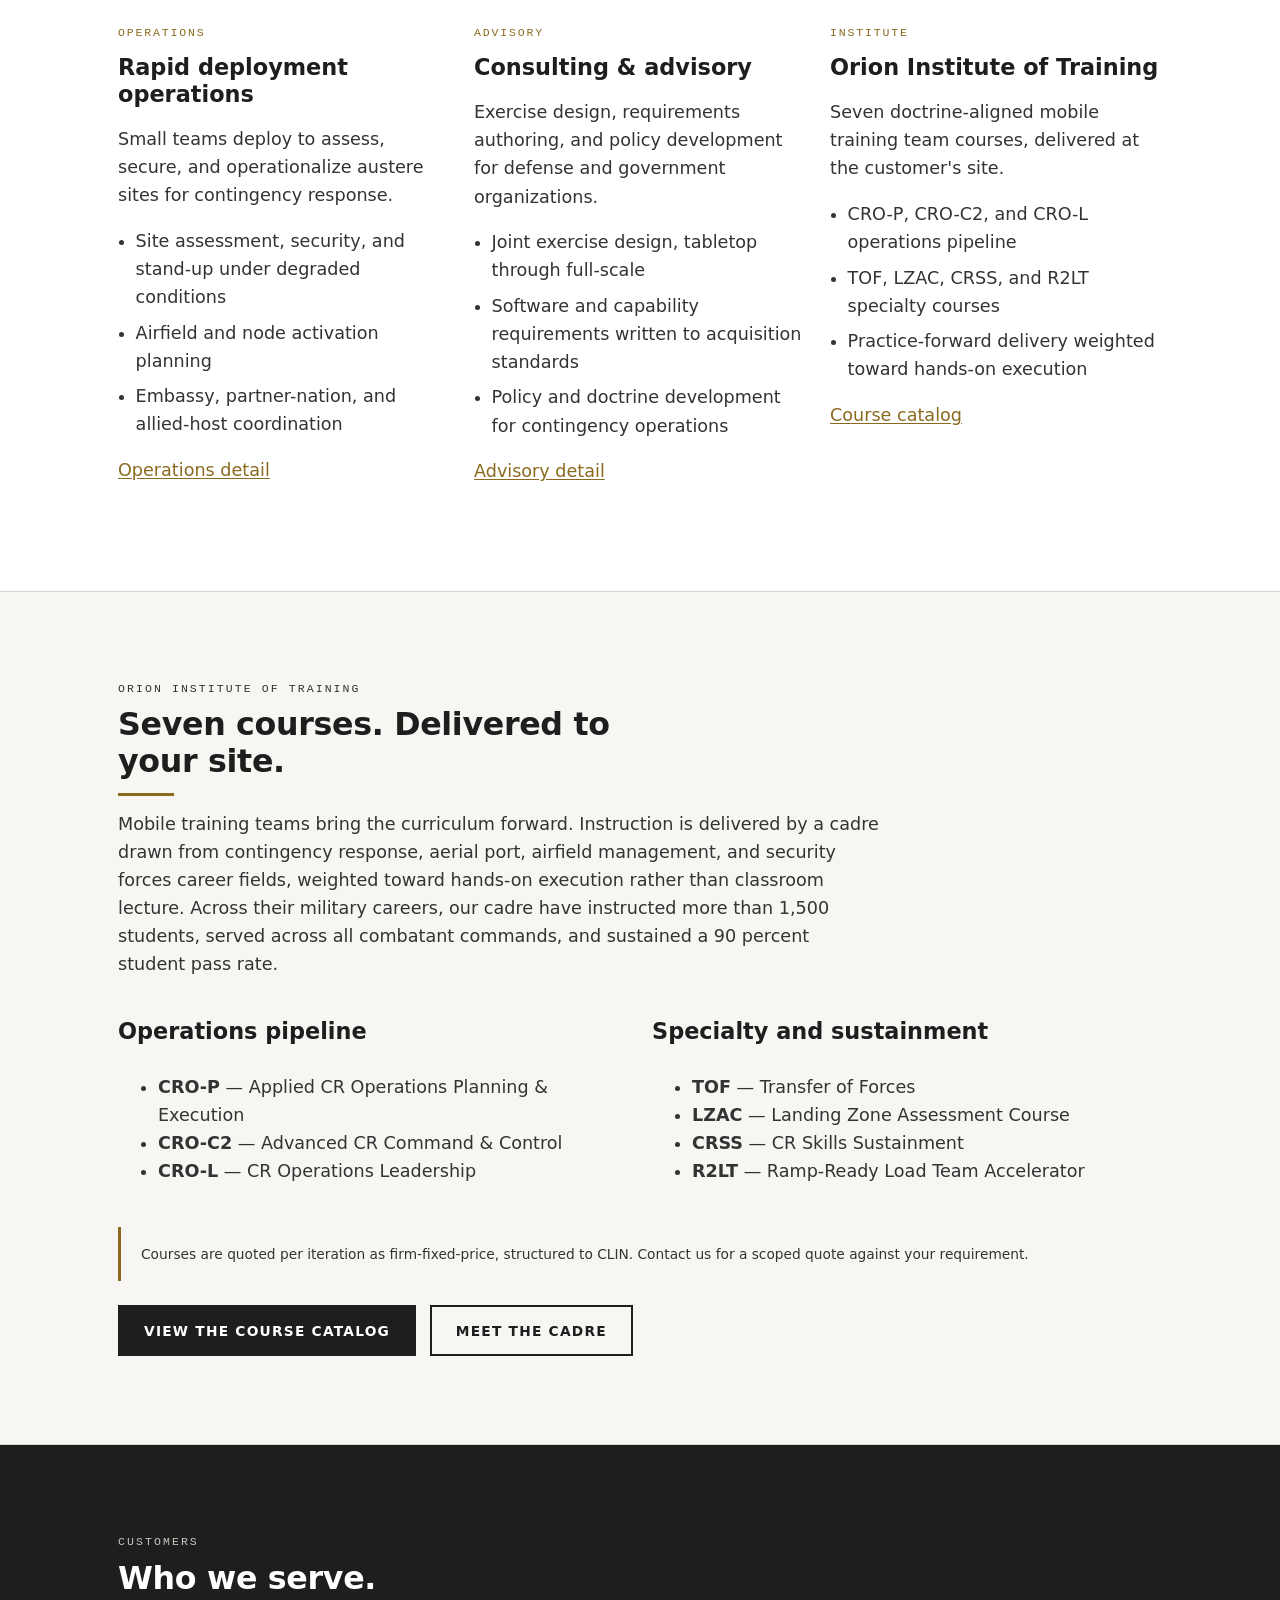
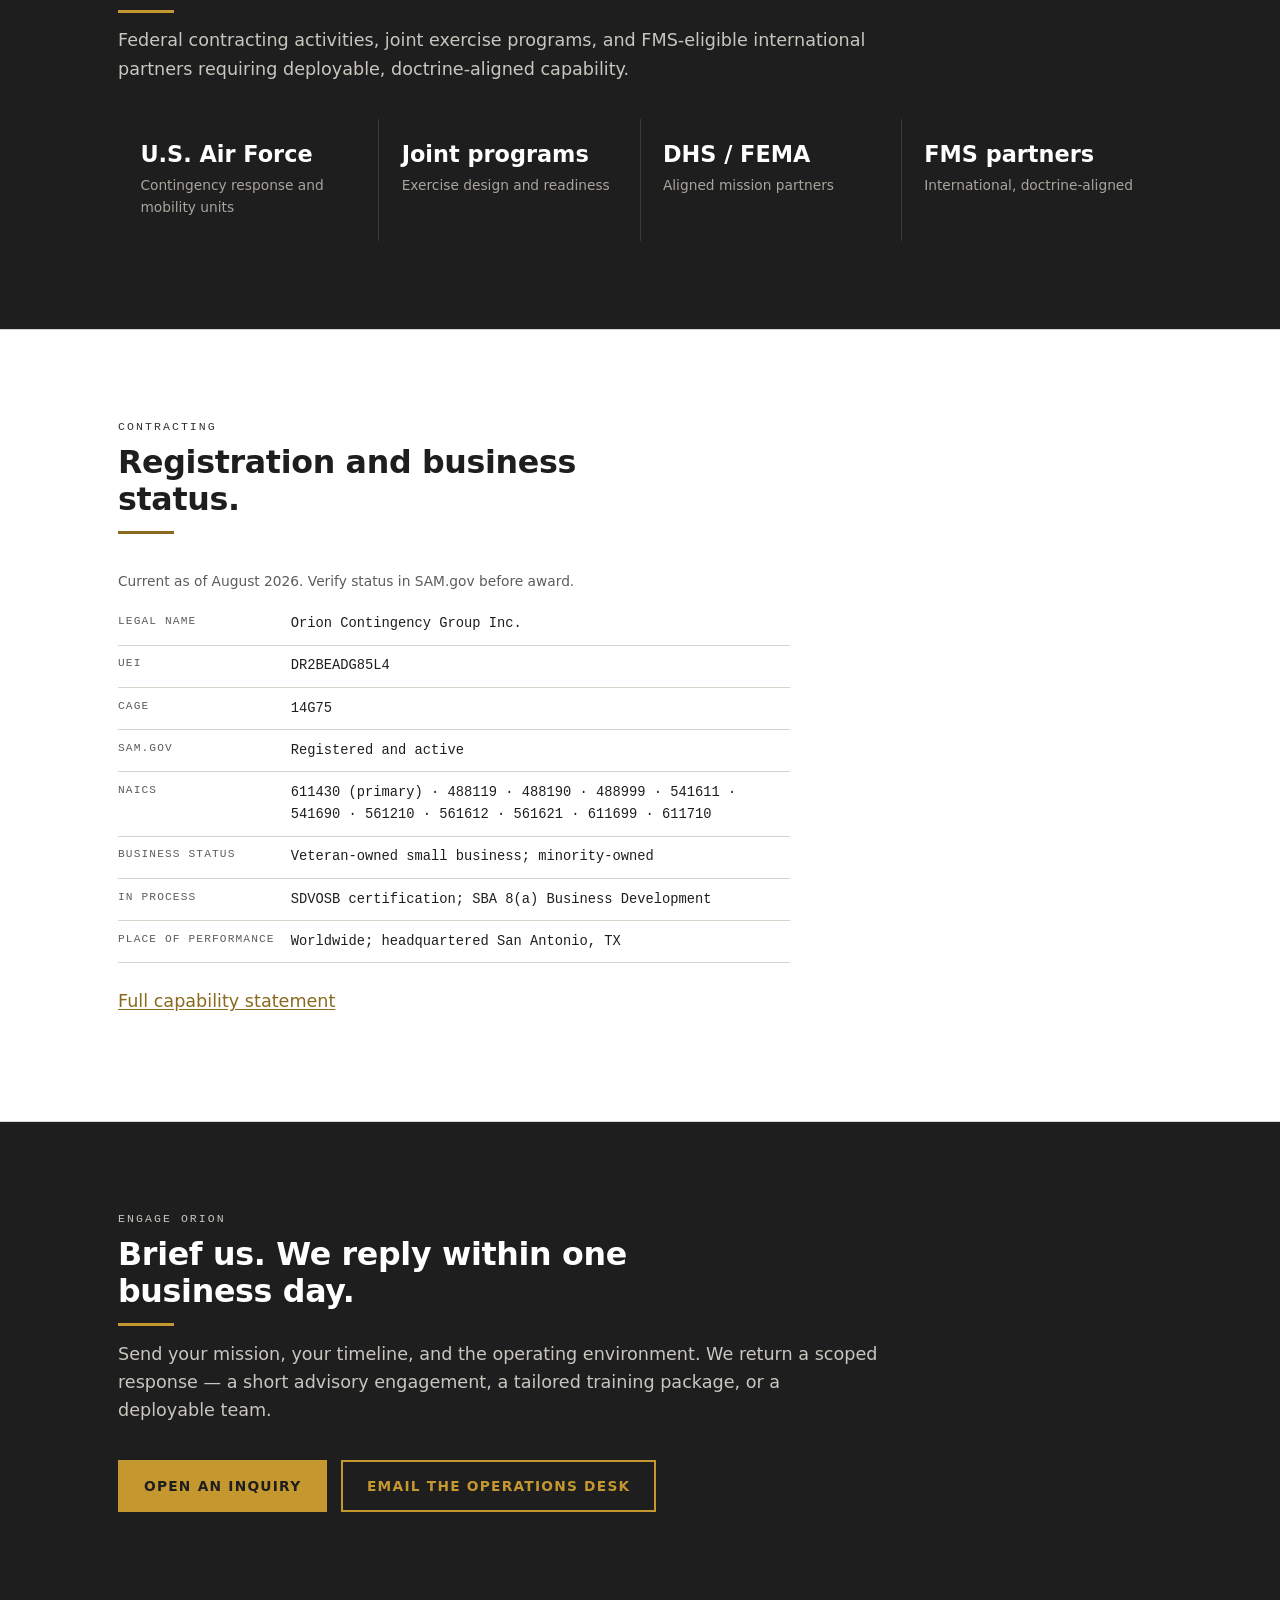
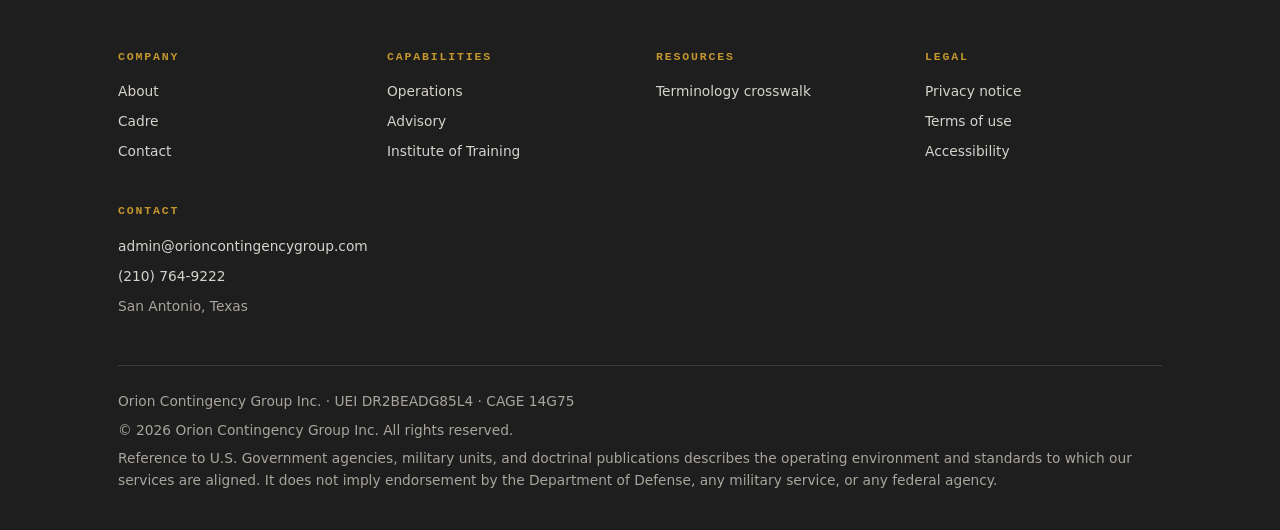
==== commit 8e01c543: "Add files via upload" ====
--- a/index.html
+++ b/index.html
@@ -16,11 +16,7 @@
 <header class="masthead">
   <div class="shell masthead__inner">
     <a class="wordmark" href="index.html">
-      <!-- TODO: replace with OCG compass mark (SVG). Placeholder below. -->
-      <svg width="34" height="34" viewBox="0 0 34 34" role="img" aria-label="Orion Contingency Group compass mark">
-        <circle cx="17" cy="17" r="15" fill="none" stroke="#C4972F" stroke-width="2"/>
-        <path d="M17 4 L20.5 13.5 L30 17 L20.5 20.5 L17 30 L13.5 20.5 L4 17 L13.5 13.5 Z" fill="#C4972F"/>
-      </svg>
+      <img src="compass-mark.png" width="34" height="34" alt="Orion Contingency Group compass mark">
       <span>Orion Contingency Group<small>Inc.</small></span>
     </a>
     <nav class="nav" aria-label="Primary">
@@ -263,6 +259,7 @@
       <p>Orion Contingency Group Inc. · UEI DR2BEADG85L4 · CAGE 14G75</p>
       <p>&copy; 2026 Orion Contingency Group Inc. All rights reserved.</p>
       <p>Reference to U.S. Government agencies, military units, and doctrinal publications describes the operating environment and standards to which our services are aligned. It does not imply endorsement by the Department of Defense, any military service, or any federal agency.</p>
+    </div>
   </div>
 </footer>
 
--- a/site.css
+++ b/site.css
@@ -236,6 +236,8 @@
   background: var(--gold-deep);
   margin-top: 0.85rem;
 }
+.sec-head p { margin: 0; max-width: var(--measure); color: var(--body); }
+
 .sec-head--dark h2 { color: var(--paper); }
 .sec-head--dark h2::after { background: var(--gold); }
 .sec-head--dark p { color: #C9C6BF; }
@@ -464,6 +466,16 @@
   *, *::before, *::after { animation-duration: 0.01ms !important; transition-duration: 0.01ms !important; }
 }
 
+/* ---------- Terminology crosswalk tables ---------- */
+
+.crosswalk-wrap { overflow-x: auto; margin: 0 0 2.5rem; }
+.crosswalk { font-size: var(--step--1); border-collapse: collapse; width: 100%; min-width: 640px; }
+.crosswalk caption { text-align: left; font-family: var(--font-ui); color: var(--muted); padding-bottom: 0.6rem; }
+.crosswalk th, .crosswalk td { text-align: left; padding: 0.6rem 1rem 0.6rem 0; border-bottom: 1px solid var(--rule); vertical-align: top; }
+.crosswalk th { font-family: var(--font-mono); font-weight: 400; color: var(--muted); text-transform: uppercase; letter-spacing: 0.08em; font-size: 0.68rem; white-space: nowrap; }
+.crosswalk td:first-child { font-weight: 700; color: var(--ink); white-space: nowrap; }
+.crosswalk td:nth-child(2) { color: var(--muted); }
+
 /* ---------- Print ---------- */
 
 @media print {
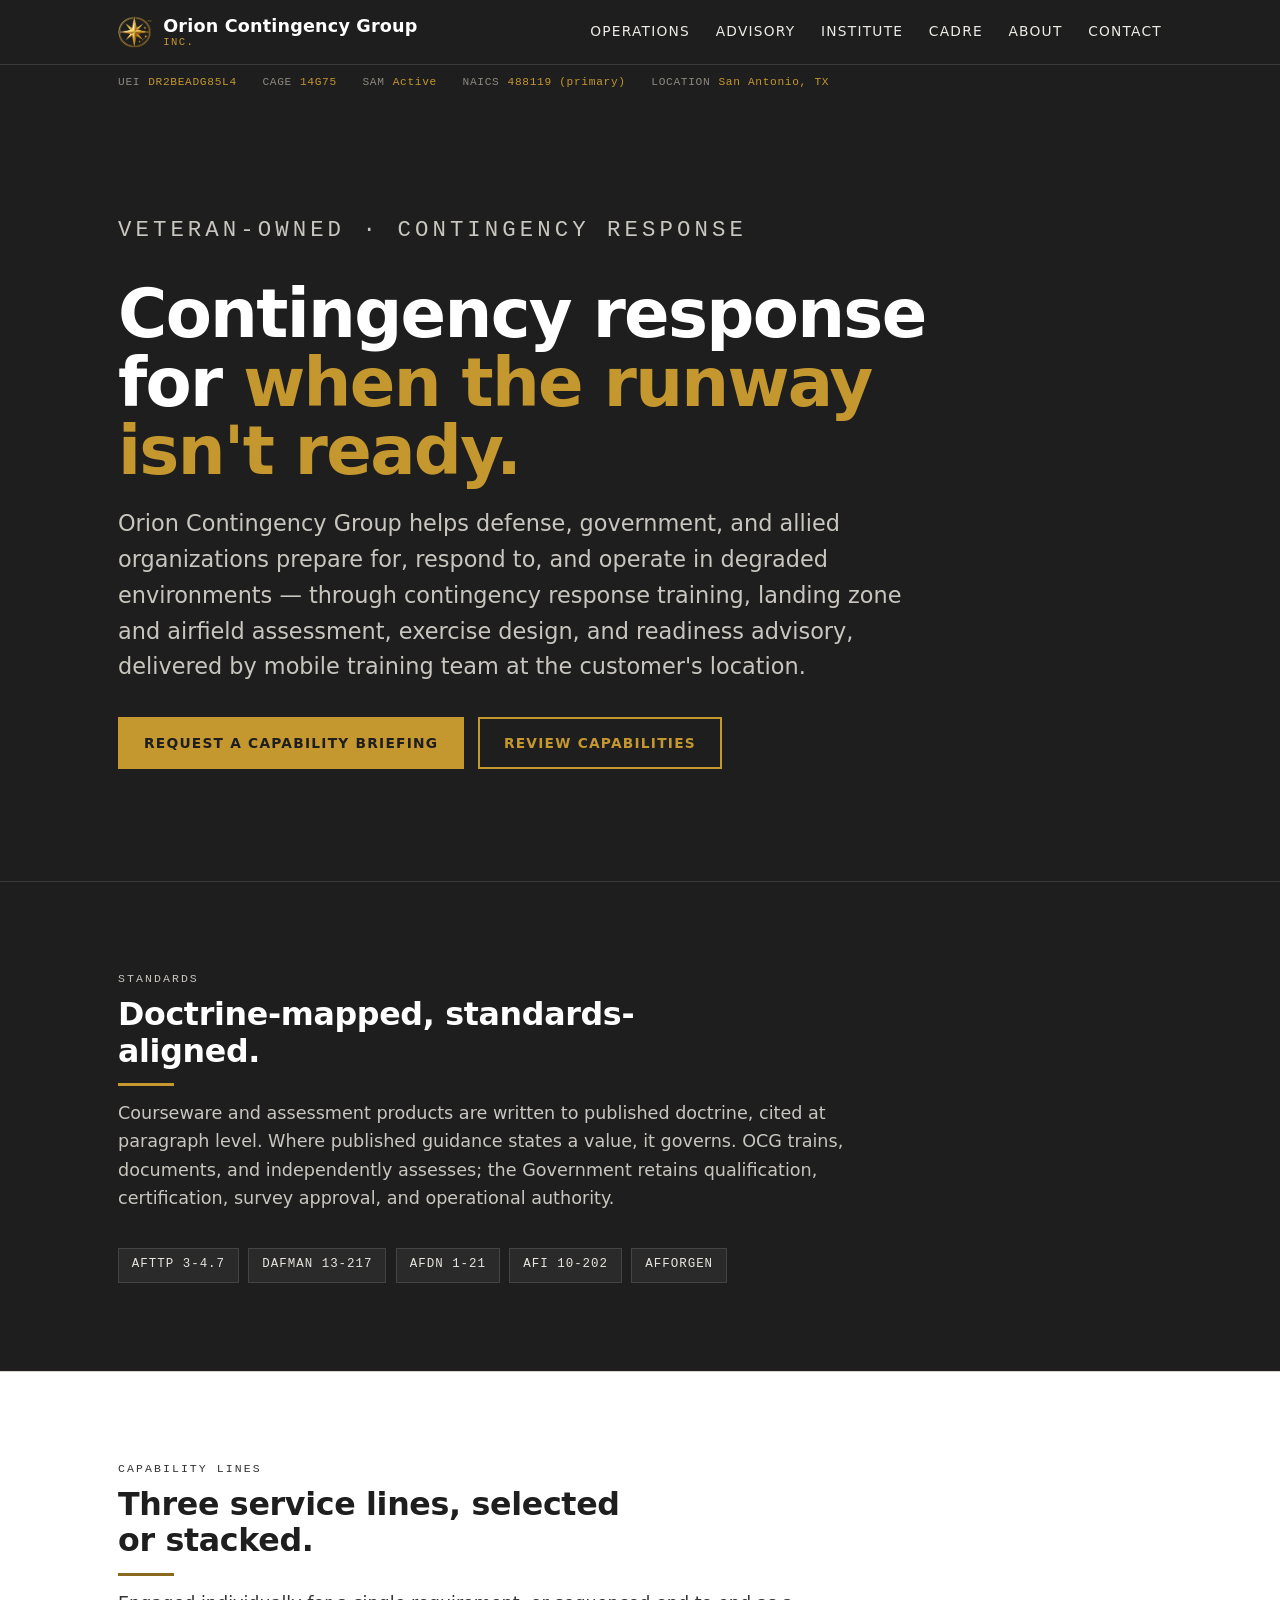
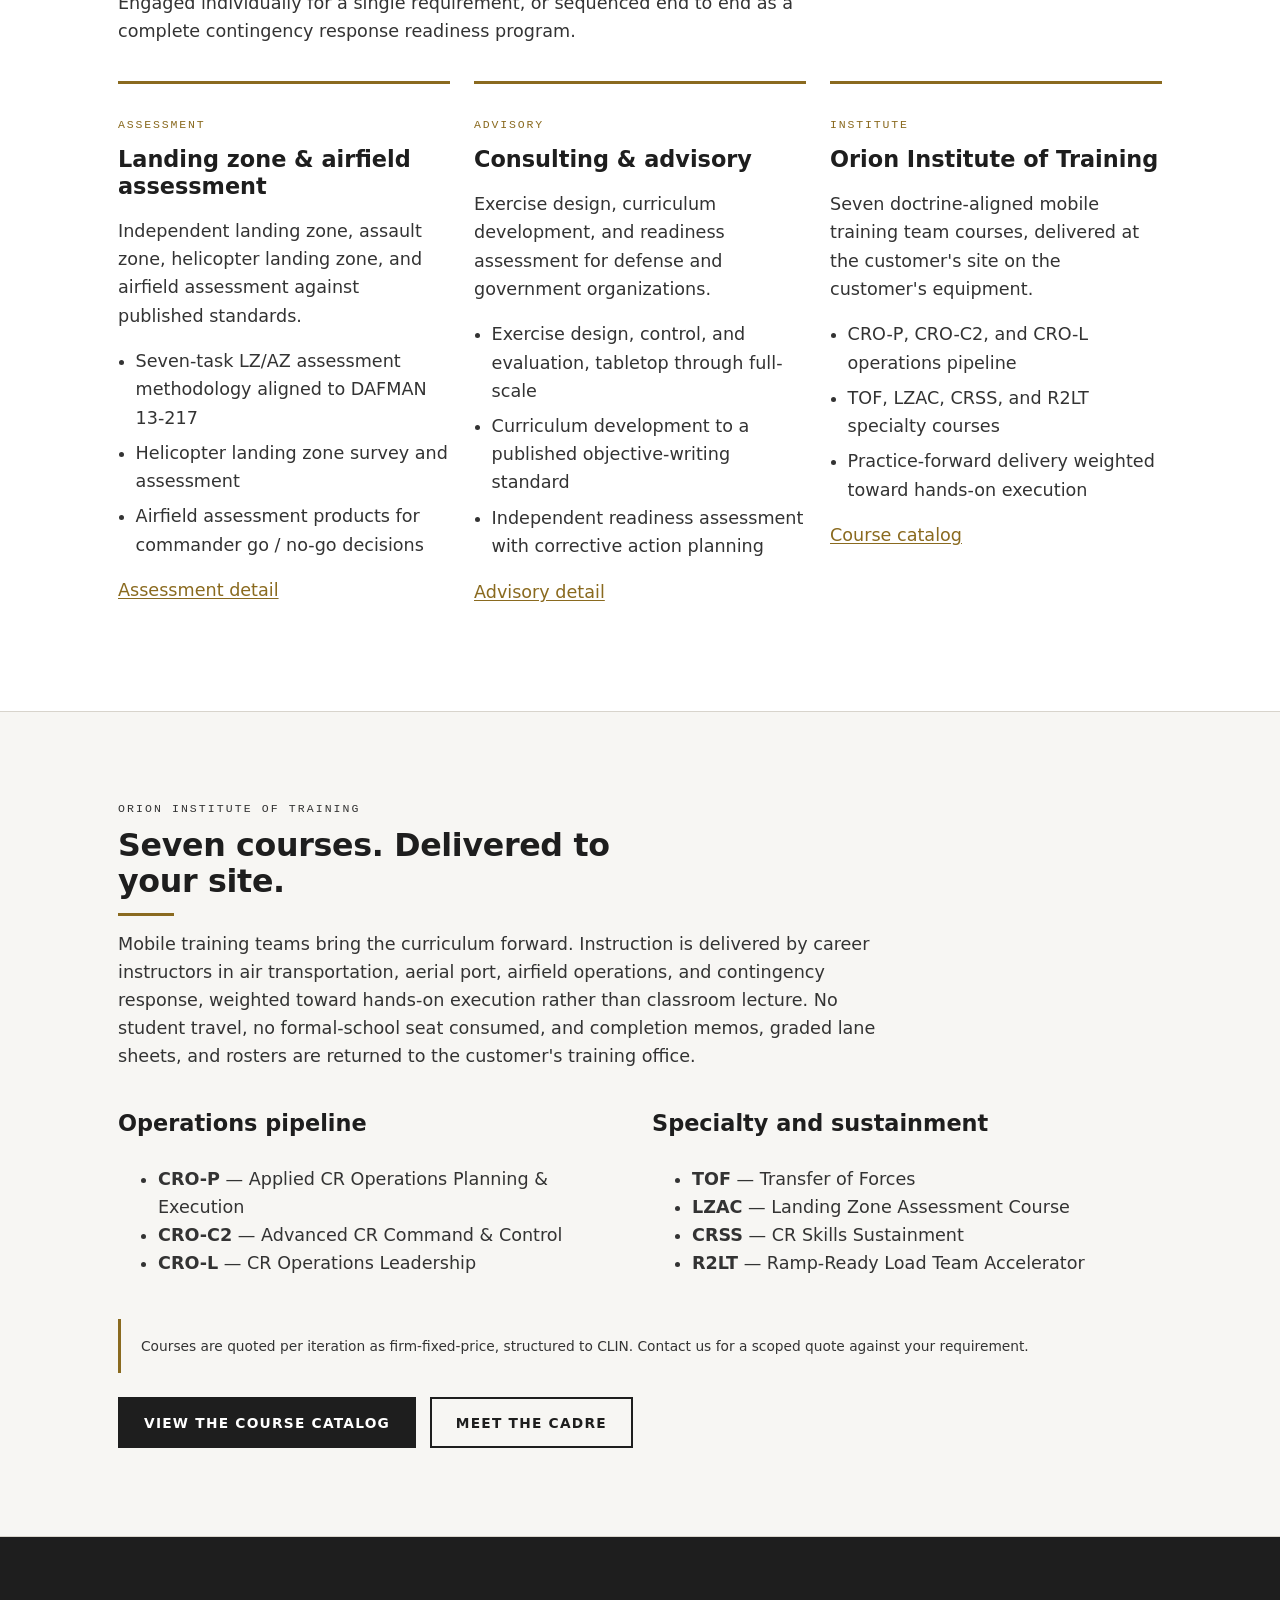
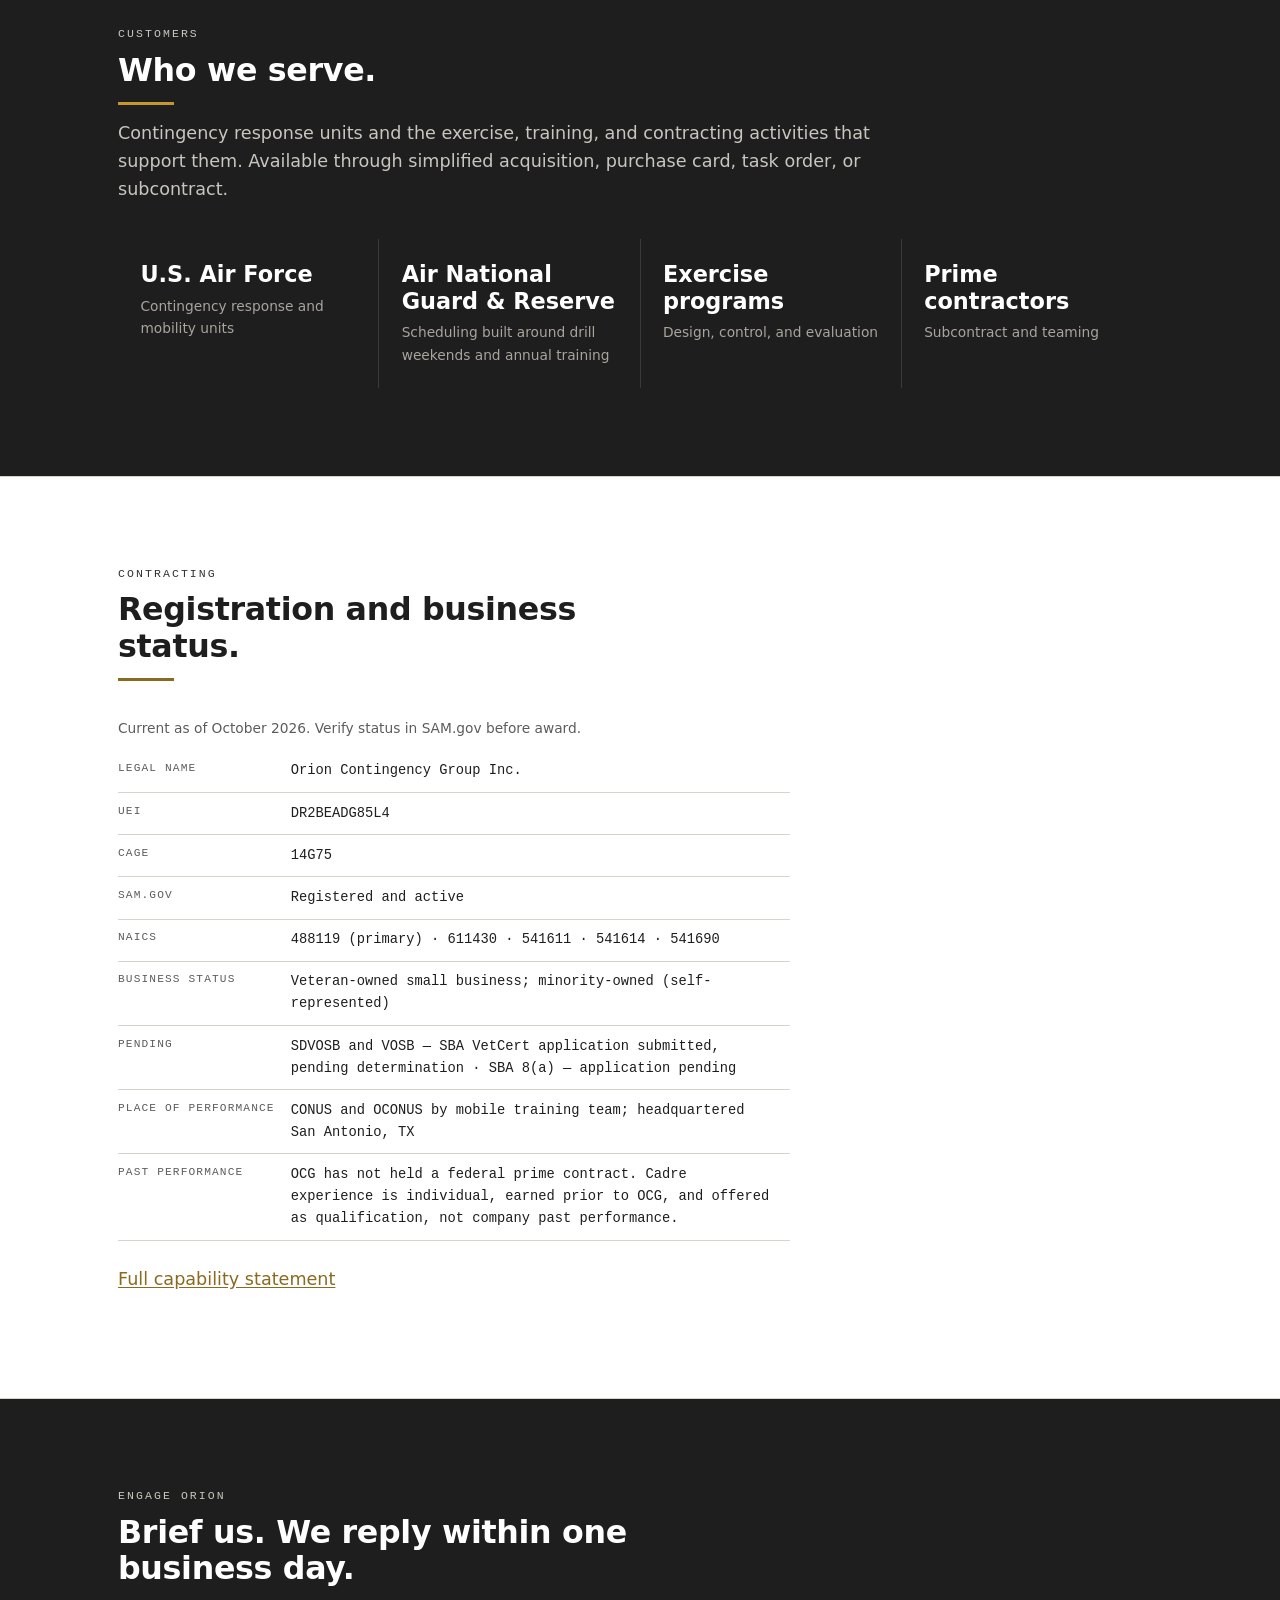
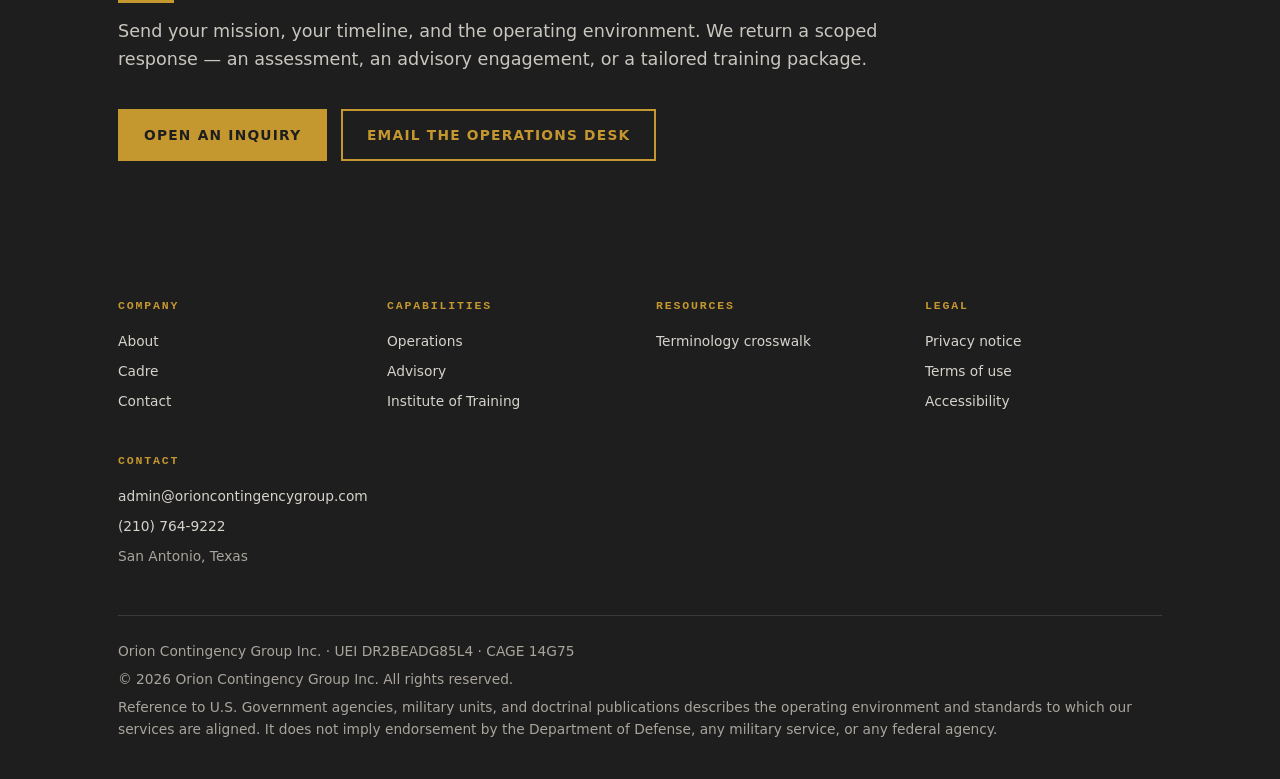
==== commit b3d4212d: "Align site content to October 2026 capability statement (narrowed CR spine) Service lines reduced to" ====
--- a/index.html
+++ b/index.html
@@ -4,7 +4,7 @@
 <meta charset="utf-8">
 <meta name="viewport" content="width=device-width, initial-scale=1">
 <title>Orion Contingency Group Inc. — Contingency response operations, advisory, and training</title>
-<meta name="description" content="Veteran-owned small business delivering rapid deployment operations, doctrine-aligned advisory, and mobile training team courses for contingency response. UEI DR2BEADG85L4 · CAGE 14G75.">
+<meta name="description" content="Veteran-owned small business delivering contingency response training, landing zone and airfield assessment, exercise design, and readiness advisory by mobile training team. UEI DR2BEADG85L4 · CAGE 14G75.">
 <meta name="theme-color" content="#1E1E1E">
 <link rel="canonical" href="https://www.orioncontingencygroup.com/">
 <link rel="stylesheet" href="site.css">
@@ -34,7 +34,7 @@
         <div><dt>UEI</dt><dd>DR2BEADG85L4</dd></div>
         <div><dt>CAGE</dt><dd>14G75</dd></div>
         <div><dt>SAM</dt><dd>Active</dd></div>
-        <div><dt>NAICS</dt><dd>611430 (primary)</dd></div>
+        <div><dt>NAICS</dt><dd>488119 (primary)</dd></div>
         <div><dt>Location</dt><dd>San Antonio, TX</dd></div>
       </dl>
     </div>
@@ -47,7 +47,7 @@
     <div class="shell">
       <p class="eyebrow">Veteran-owned · Contingency response</p>
       <h1>Contingency response for <em>when the runway isn't ready.</em></h1>
-      <p>Orion Contingency Group helps defense, government, and allied organizations prepare for, respond to, and operate in degraded environments — through rapid deployment operations, doctrine-aligned advisory, and mobile training teams.</p>
+      <p>Orion Contingency Group helps defense, government, and allied organizations prepare for, respond to, and operate in degraded environments — through contingency response training, landing zone and airfield assessment, exercise design, and readiness advisory, delivered by mobile training team at the customer's location.</p>
       <div class="btn-row">
         <a class="btn btn--primary" href="contact.html">Request a capability briefing</a>
         <a class="btn btn--ghost" href="#capabilities">Review capabilities</a>
@@ -60,15 +60,14 @@
       <div class="sec-head sec-head--dark">
         <p class="eyebrow">Standards</p>
         <h2>Doctrine-mapped, standards-aligned.</h2>
-        <p>Training and operations are built against the doctrine our customers actually execute, so the product transfers directly to the unit's own evaluation criteria.</p>
+        <p>Courseware and assessment products are written to published doctrine, cited at paragraph level. Where published guidance states a value, it governs. OCG trains, documents, and independently assesses; the Government retains qualification, certification, survey approval, and operational authority.</p>
       </div>
       <ul class="chips chips--dark">
+        <li>AFTTP 3-4.7</li>
+        <li>DAFMAN 13-217</li>
+        <li>AFDN 1-21</li>
+        <li>AFI 10-202</li>
         <li>AFFORGEN</li>
-        <li>AFI 10-202</li>
-        <li>AFTTP 3-4.7</li>
-        <li>AJP-3</li>
-        <li>NIMS</li>
-        <li>NRF</li>
       </ul>
     </div>
   </section>
@@ -78,30 +77,30 @@
       <div class="sec-head">
         <p class="eyebrow eyebrow--light">Capability lines</p>
         <h2>Three service lines, selected or stacked.</h2>
-        <p>Engaged individually for a single requirement, or sequenced end to end as a complete contingency response program.</p>
+        <p>Engaged individually for a single requirement, or sequenced end to end as a complete contingency response readiness program.</p>
       </div>
 
       <div class="grid grid--3">
         <article class="line">
-          <p class="line__code">Operations</p>
-          <h3>Rapid deployment operations</h3>
-          <p>Small teams deploy to assess, secure, and operationalize austere sites for contingency response.</p>
-          <ul>
-            <li>Site assessment, security, and stand-up under degraded conditions</li>
-            <li>Airfield and node activation planning</li>
-            <li>Embassy, partner-nation, and allied-host coordination</li>
-          </ul>
-          <p style="margin-top:1.1rem;"><a href="operations.html">Operations detail</a></p>
+          <p class="line__code">Assessment</p>
+          <h3>Landing zone &amp; airfield assessment</h3>
+          <p>Independent landing zone, assault zone, helicopter landing zone, and airfield assessment against published standards.</p>
+          <ul>
+            <li>Seven-task LZ/AZ assessment methodology aligned to DAFMAN 13-217</li>
+            <li>Helicopter landing zone survey and assessment</li>
+            <li>Airfield assessment products for commander go / no-go decisions</li>
+          </ul>
+          <p style="margin-top:1.1rem;"><a href="operations.html">Assessment detail</a></p>
         </article>
 
         <article class="line">
           <p class="line__code">Advisory</p>
           <h3>Consulting &amp; advisory</h3>
-          <p>Exercise design, requirements authoring, and policy development for defense and government organizations.</p>
-          <ul>
-            <li>Joint exercise design, tabletop through full-scale</li>
-            <li>Software and capability requirements written to acquisition standards</li>
-            <li>Policy and doctrine development for contingency operations</li>
+          <p>Exercise design, curriculum development, and readiness assessment for defense and government organizations.</p>
+          <ul>
+            <li>Exercise design, control, and evaluation, tabletop through full-scale</li>
+            <li>Curriculum development to a published objective-writing standard</li>
+            <li>Independent readiness assessment with corrective action planning</li>
           </ul>
           <p style="margin-top:1.1rem;"><a href="advisory.html">Advisory detail</a></p>
         </article>
@@ -109,7 +108,7 @@
         <article class="line">
           <p class="line__code">Institute</p>
           <h3>Orion Institute of Training</h3>
-          <p>Seven doctrine-aligned mobile training team courses, delivered at the customer's site.</p>
+          <p>Seven doctrine-aligned mobile training team courses, delivered at the customer's site on the customer's equipment.</p>
           <ul>
             <li>CRO-P, CRO-C2, and CRO-L operations pipeline</li>
             <li>TOF, LZAC, CRSS, and R2LT specialty courses</li>
@@ -126,7 +125,7 @@
       <div class="sec-head">
         <p class="eyebrow eyebrow--light">Orion Institute of Training</p>
         <h2>Seven courses. Delivered to your site.</h2>
-        <p>Mobile training teams bring the curriculum forward. Instruction is delivered by a cadre drawn from contingency response, aerial port, airfield management, and security forces career fields, weighted toward hands-on execution rather than classroom lecture. Across their military careers, our cadre have instructed more than 1,500 students, served across all combatant commands, and sustained a 90 percent student pass rate.</p>
+        <p>Mobile training teams bring the curriculum forward. Instruction is delivered by career instructors in air transportation, aerial port, airfield operations, and contingency response, weighted toward hands-on execution rather than classroom lecture. No student travel, no formal-school seat consumed, and completion memos, graded lane sheets, and rosters are returned to the customer's training office.</p>
       </div>
 
       <div class="grid grid--2">
@@ -163,13 +162,13 @@
       <div class="sec-head sec-head--dark">
         <p class="eyebrow">Customers</p>
         <h2>Who we serve.</h2>
-        <p>Federal contracting activities, joint exercise programs, and FMS-eligible international partners requiring deployable, doctrine-aligned capability.</p>
+        <p>Contingency response units and the exercise, training, and contracting activities that support them. Available through simplified acquisition, purchase card, task order, or subcontract.</p>
       </div>
       <ul class="buyers">
         <li><strong>U.S. Air Force</strong><span>Contingency response and mobility units</span></li>
-        <li><strong>Joint programs</strong><span>Exercise design and readiness</span></li>
-        <li><strong>DHS / FEMA</strong><span>Aligned mission partners</span></li>
-        <li><strong>FMS partners</strong><span>International, doctrine-aligned</span></li>
+        <li><strong>Air National Guard &amp; Reserve</strong><span>Scheduling built around drill weekends and annual training</span></li>
+        <li><strong>Exercise programs</strong><span>Design, control, and evaluation</span></li>
+        <li><strong>Prime contractors</strong><span>Subcontract and teaming</span></li>
       </ul>
     </div>
   </section>
@@ -181,16 +180,17 @@
         <h2>Registration and business status.</h2>
       </div>
       <table class="reg">
-        <caption>Current as of August 2026. Verify status in SAM.gov before award.</caption>
+        <caption>Current as of October 2026. Verify status in SAM.gov before award.</caption>
         <tbody>
           <tr><th scope="row">Legal name</th><td>Orion Contingency Group Inc.</td></tr>
           <tr><th scope="row">UEI</th><td>DR2BEADG85L4</td></tr>
           <tr><th scope="row">CAGE</th><td>14G75</td></tr>
           <tr><th scope="row">SAM.gov</th><td>Registered and active</td></tr>
-          <tr><th scope="row">NAICS</th><td>611430 (primary) · 488119 · 488190 · 488999 · 541611 · 541690 · 561210 · 561612 · 561621 · 611699 · 611710</td></tr>
-          <tr><th scope="row">Business status</th><td>Veteran-owned small business; minority-owned</td></tr>
-          <tr><th scope="row">In process</th><td>SDVOSB certification; SBA 8(a) Business Development</td></tr>
-          <tr><th scope="row">Place of performance</th><td>Worldwide; headquartered San Antonio, TX</td></tr>
+          <tr><th scope="row">NAICS</th><td>488119 (primary) · 611430 · 541611 · 541614 · 541690</td></tr>
+          <tr><th scope="row">Business status</th><td>Veteran-owned small business; minority-owned (self-represented)</td></tr>
+          <tr><th scope="row">Pending</th><td>SDVOSB and VOSB — SBA VetCert application submitted, pending determination · SBA 8(a) — application pending</td></tr>
+          <tr><th scope="row">Place of performance</th><td>CONUS and OCONUS by mobile training team; headquartered San Antonio, TX</td></tr>
+          <tr><th scope="row">Past performance</th><td>OCG has not held a federal prime contract. Cadre experience is individual, earned prior to OCG, and offered as qualification, not company past performance.</td></tr>
         </tbody>
       </table>
       <p style="margin-top:1.5rem;"><a href="about.html">Full capability statement</a></p>
@@ -202,7 +202,7 @@
       <div class="sec-head sec-head--dark">
         <p class="eyebrow">Engage Orion</p>
         <h2>Brief us. We reply within one business day.</h2>
-        <p>Send your mission, your timeline, and the operating environment. We return a scoped response — a short advisory engagement, a tailored training package, or a deployable team.</p>
+        <p>Send your mission, your timeline, and the operating environment. We return a scoped response — an assessment, an advisory engagement, or a tailored training package.</p>
       </div>
       <div class="btn-row">
         <a class="btn btn--primary" href="contact.html">Open an inquiry</a>
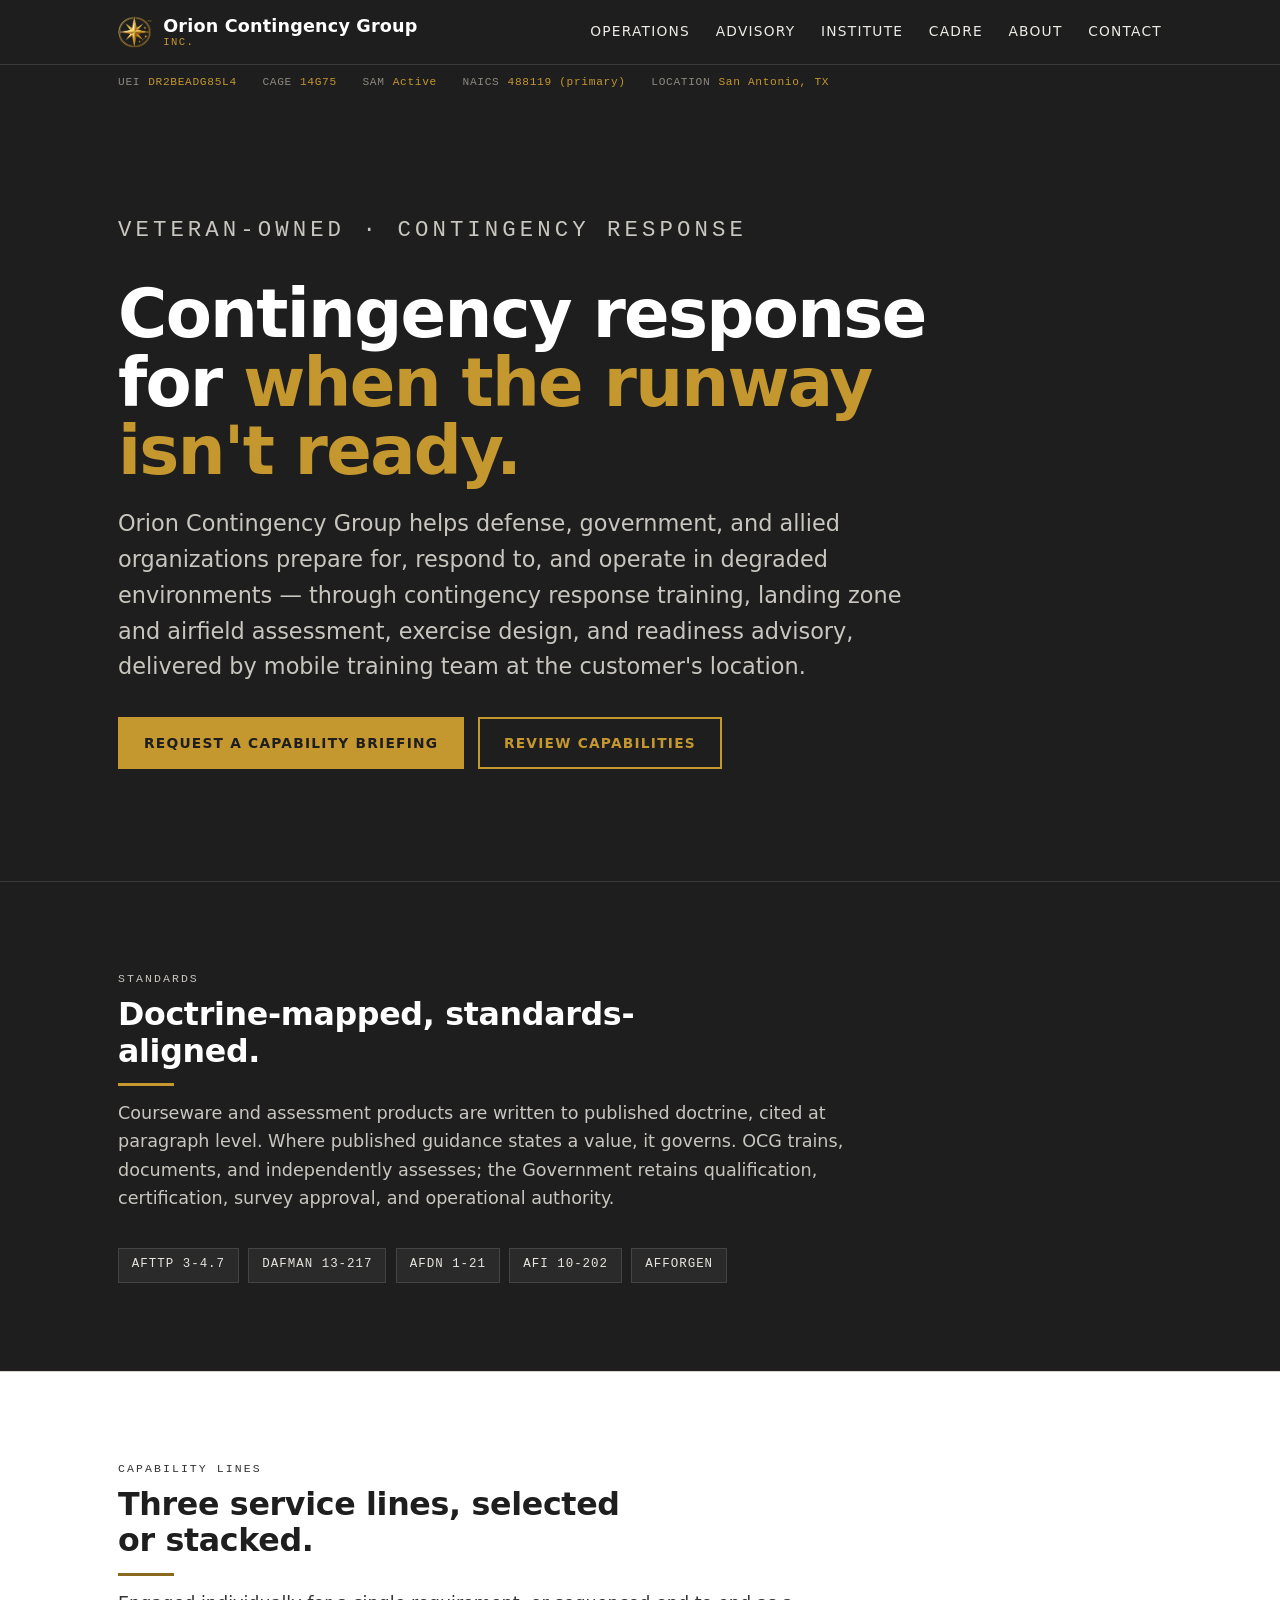
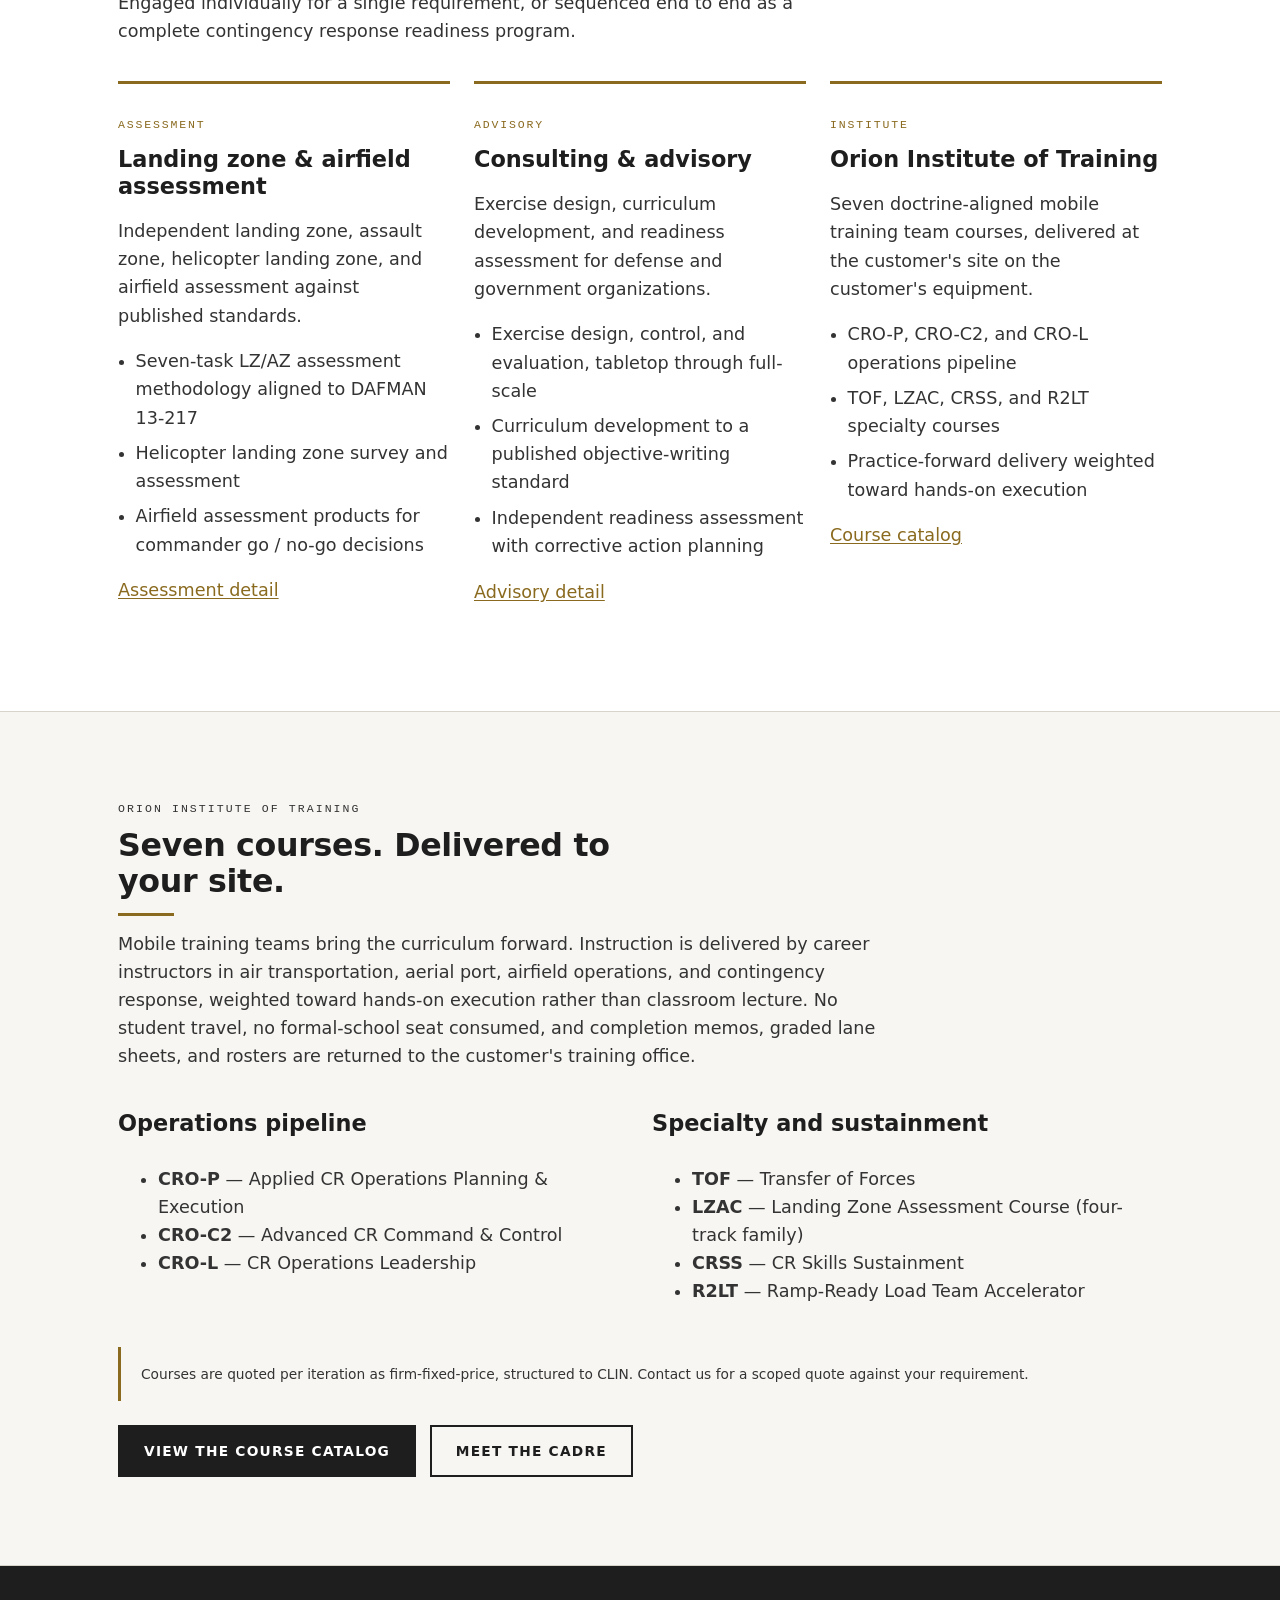
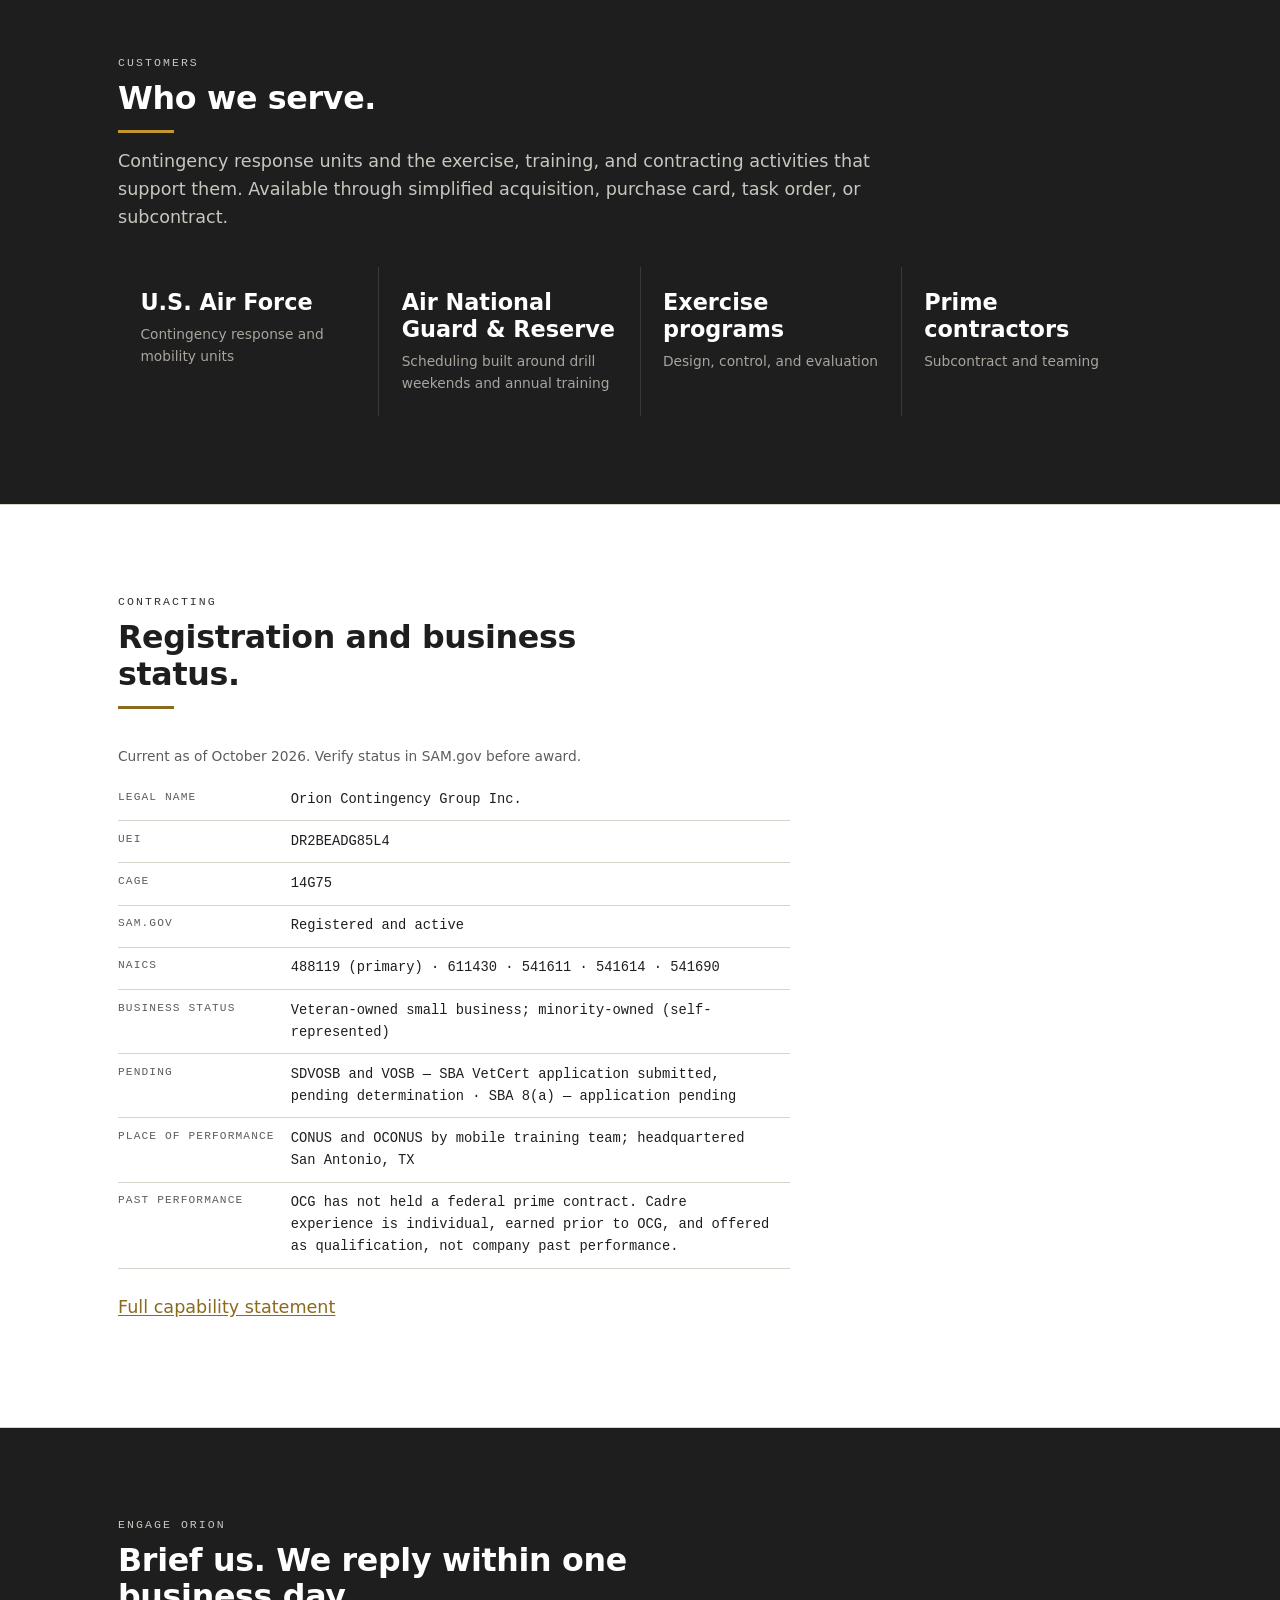
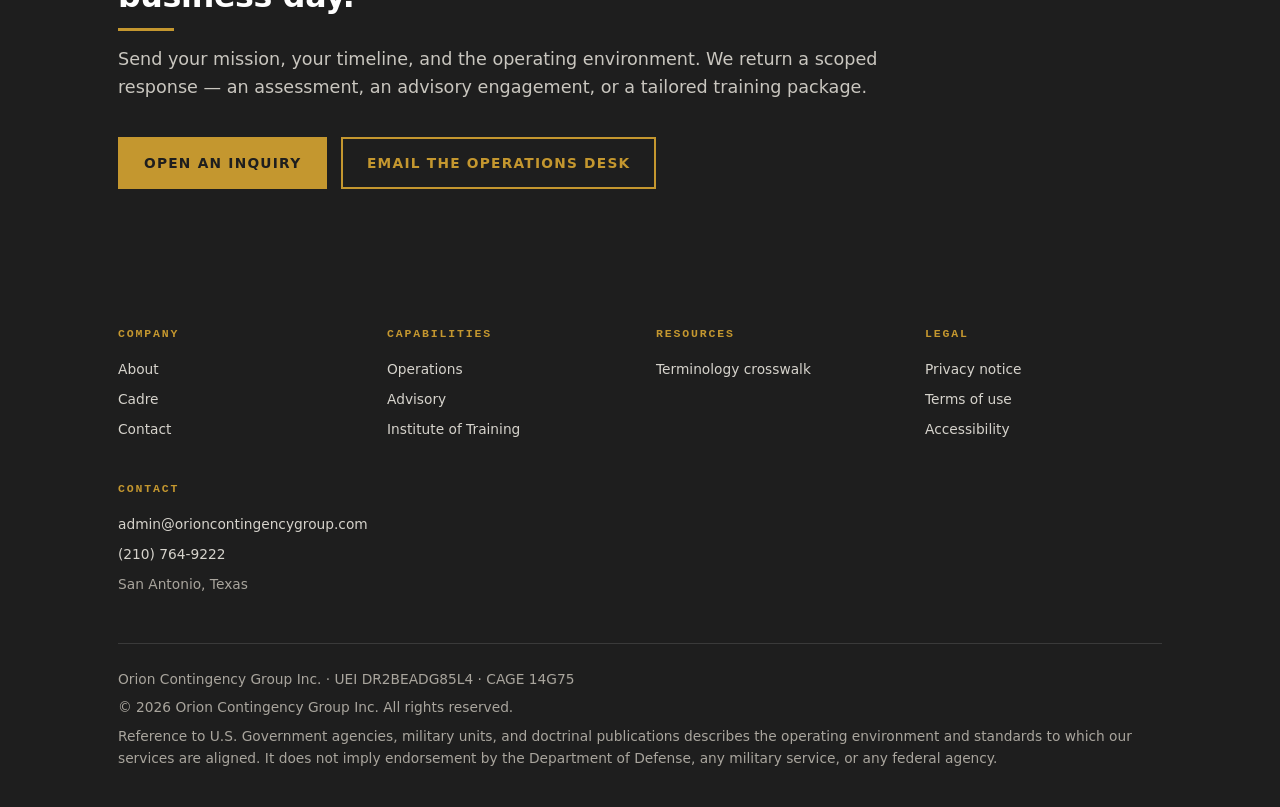
==== commit 687f24bd: "LZAC: publish four-track family with per-track status; retire CAOS credential HLZ Survey & Assessmen" ====
--- a/index.html
+++ b/index.html
@@ -141,7 +141,7 @@
           <h3 style="font-size:var(--step-1);color:var(--ink);margin-top:0;">Specialty and sustainment</h3>
           <ul>
             <li><strong>TOF</strong> — Transfer of Forces</li>
-            <li><strong>LZAC</strong> — Landing Zone Assessment Course</li>
+            <li><strong>LZAC</strong> — Landing Zone Assessment Course (four-track family)</li>
             <li><strong>CRSS</strong> — CR Skills Sustainment</li>
             <li><strong>R2LT</strong> — Ramp-Ready Load Team Accelerator</li>
           </ul>
--- a/site.css
+++ b/site.css
@@ -482,3 +482,7 @@
   .masthead, .site-foot, .btn-row { display: none; }
   body { color: #000; }
 }
+
+.course ul.tracks { margin: 0 0 0.5rem; }
+.course ul.tracks li { margin-bottom: 0.6rem; }
+.course ul.tracks em { font-style: normal; color: var(--gold-deep); font-weight: 600; }
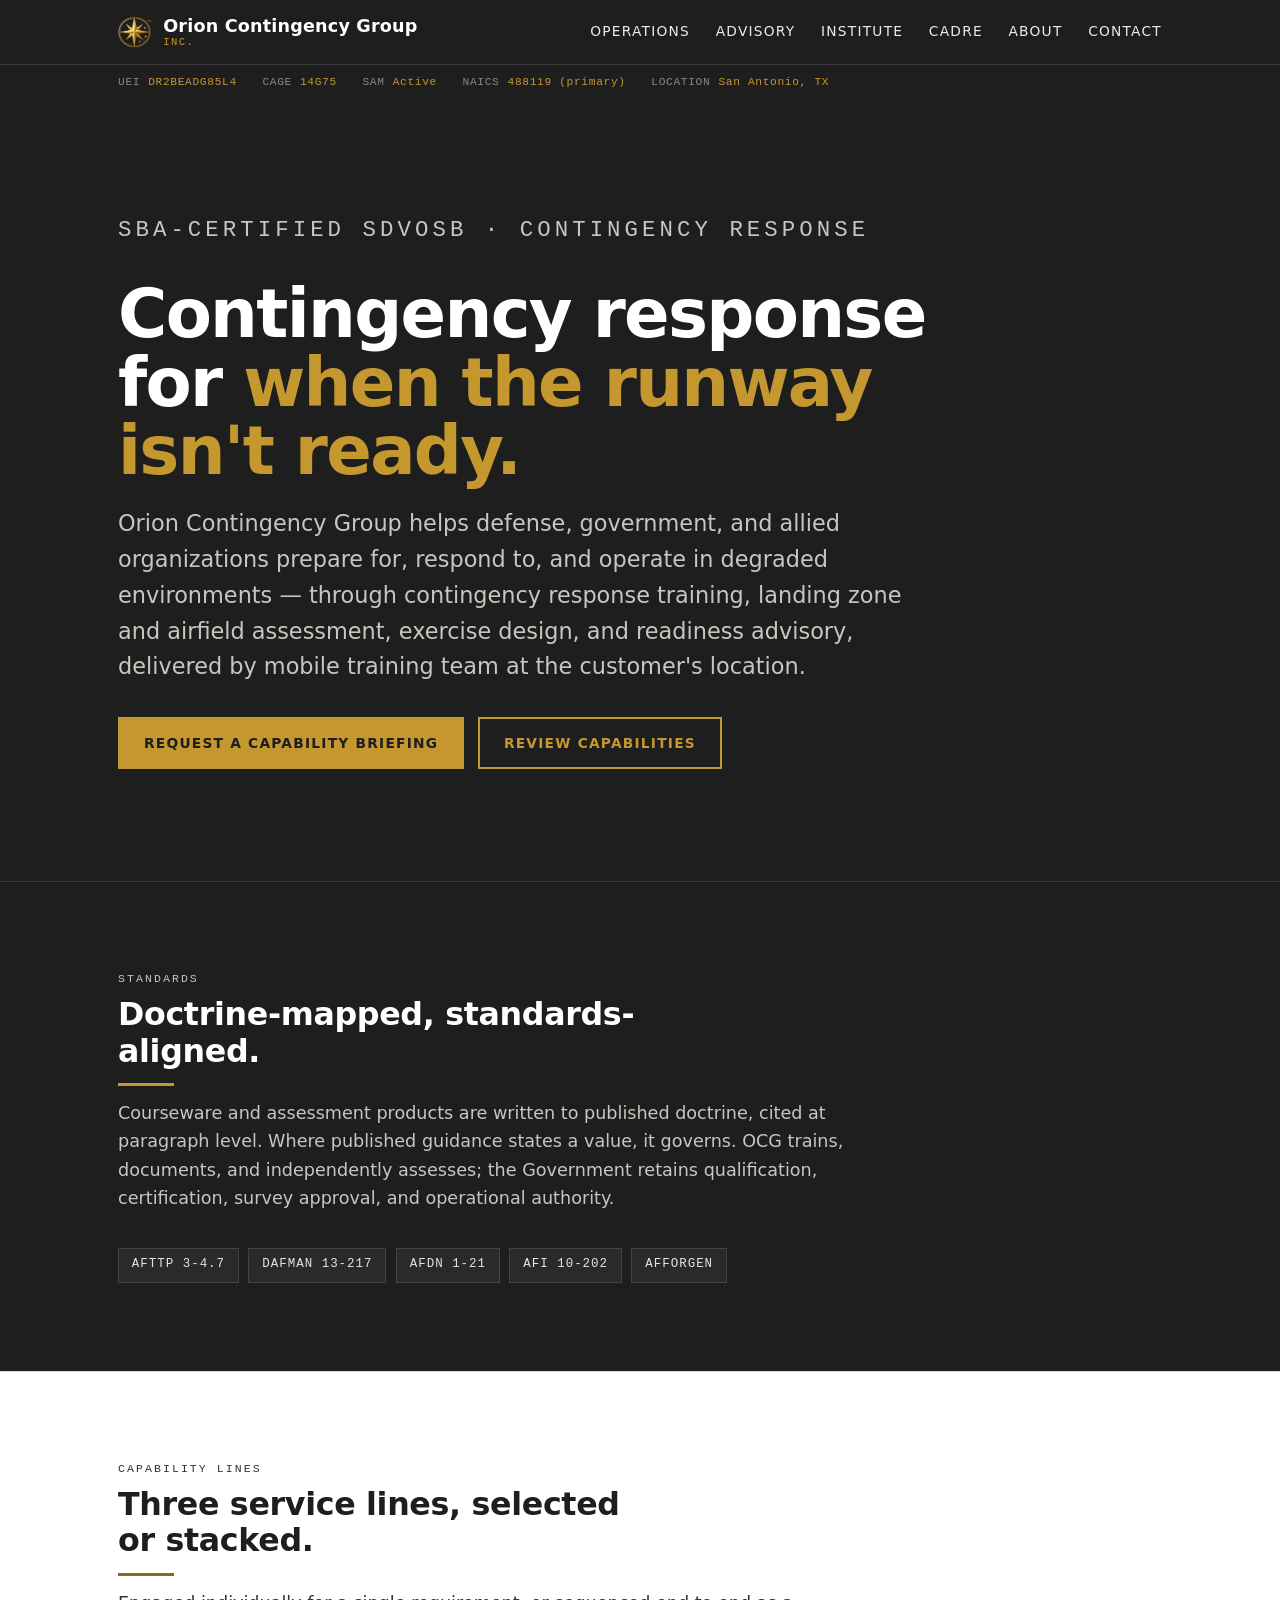
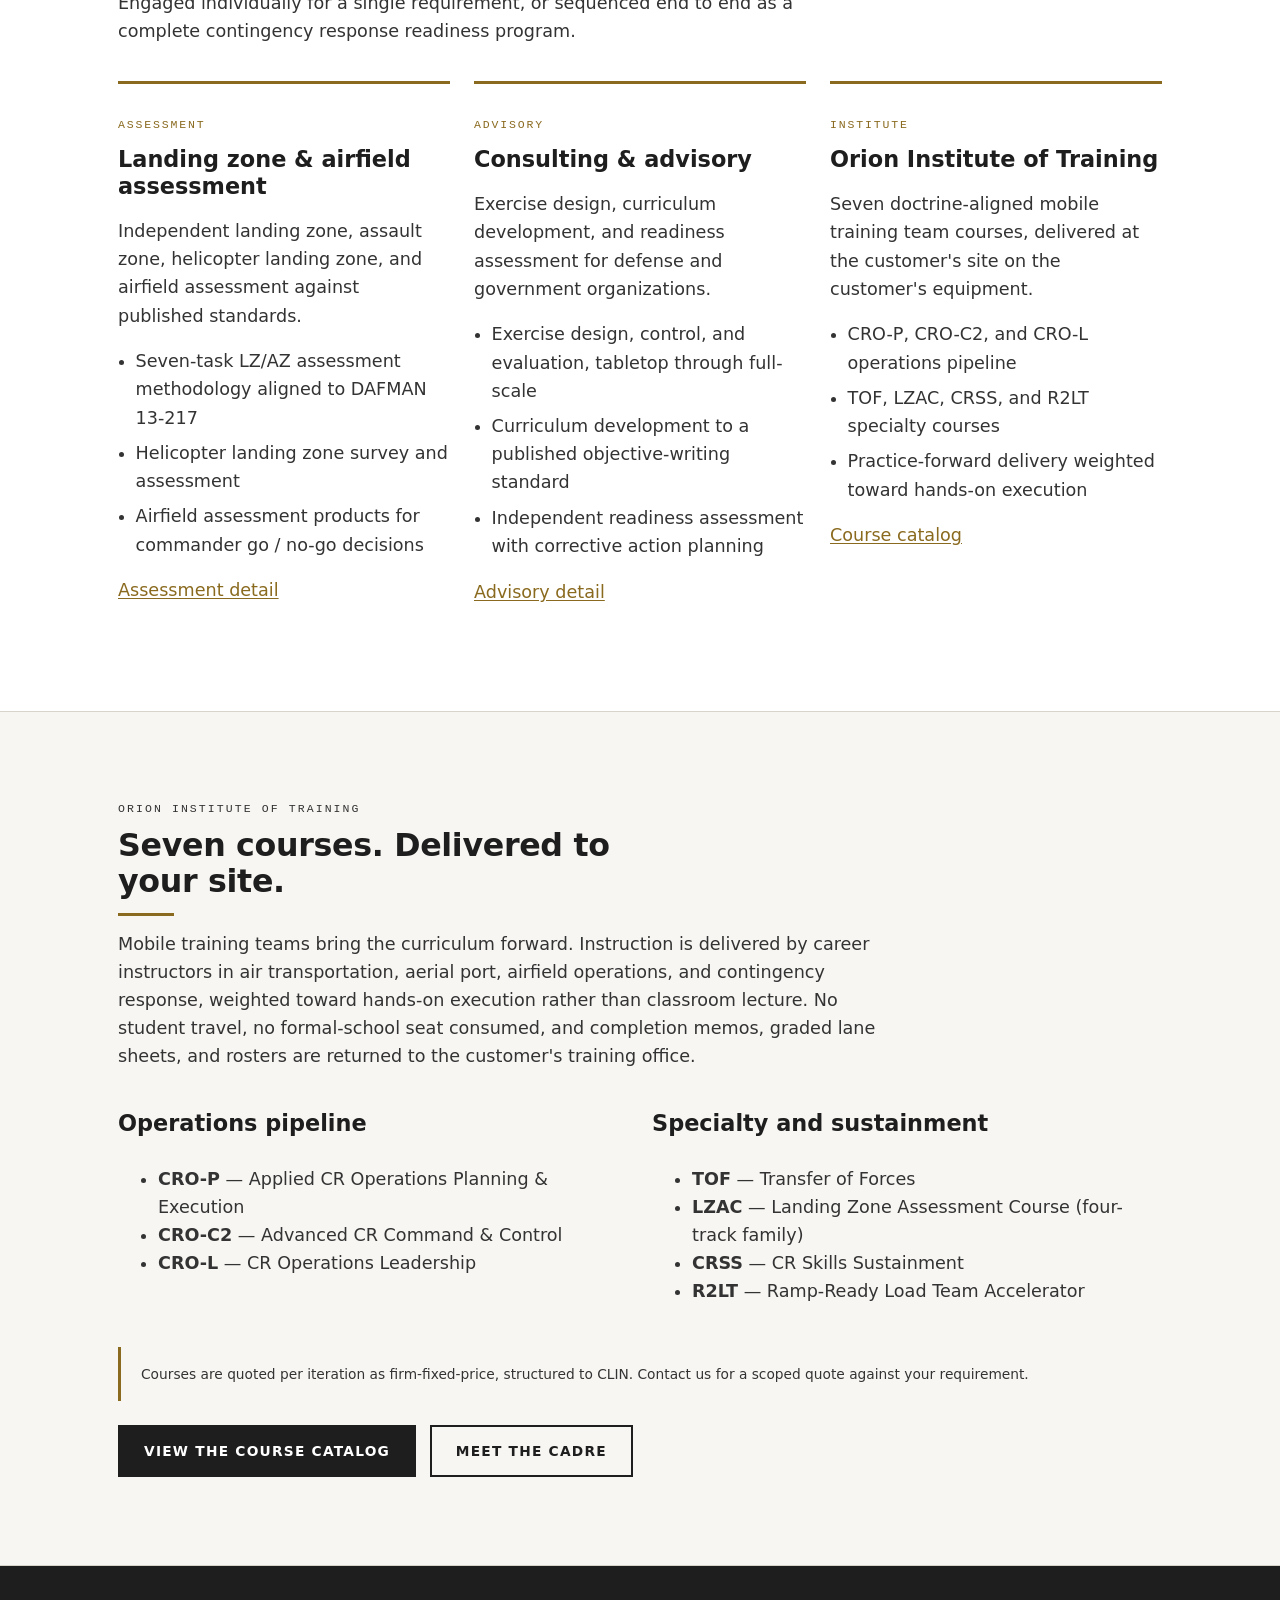
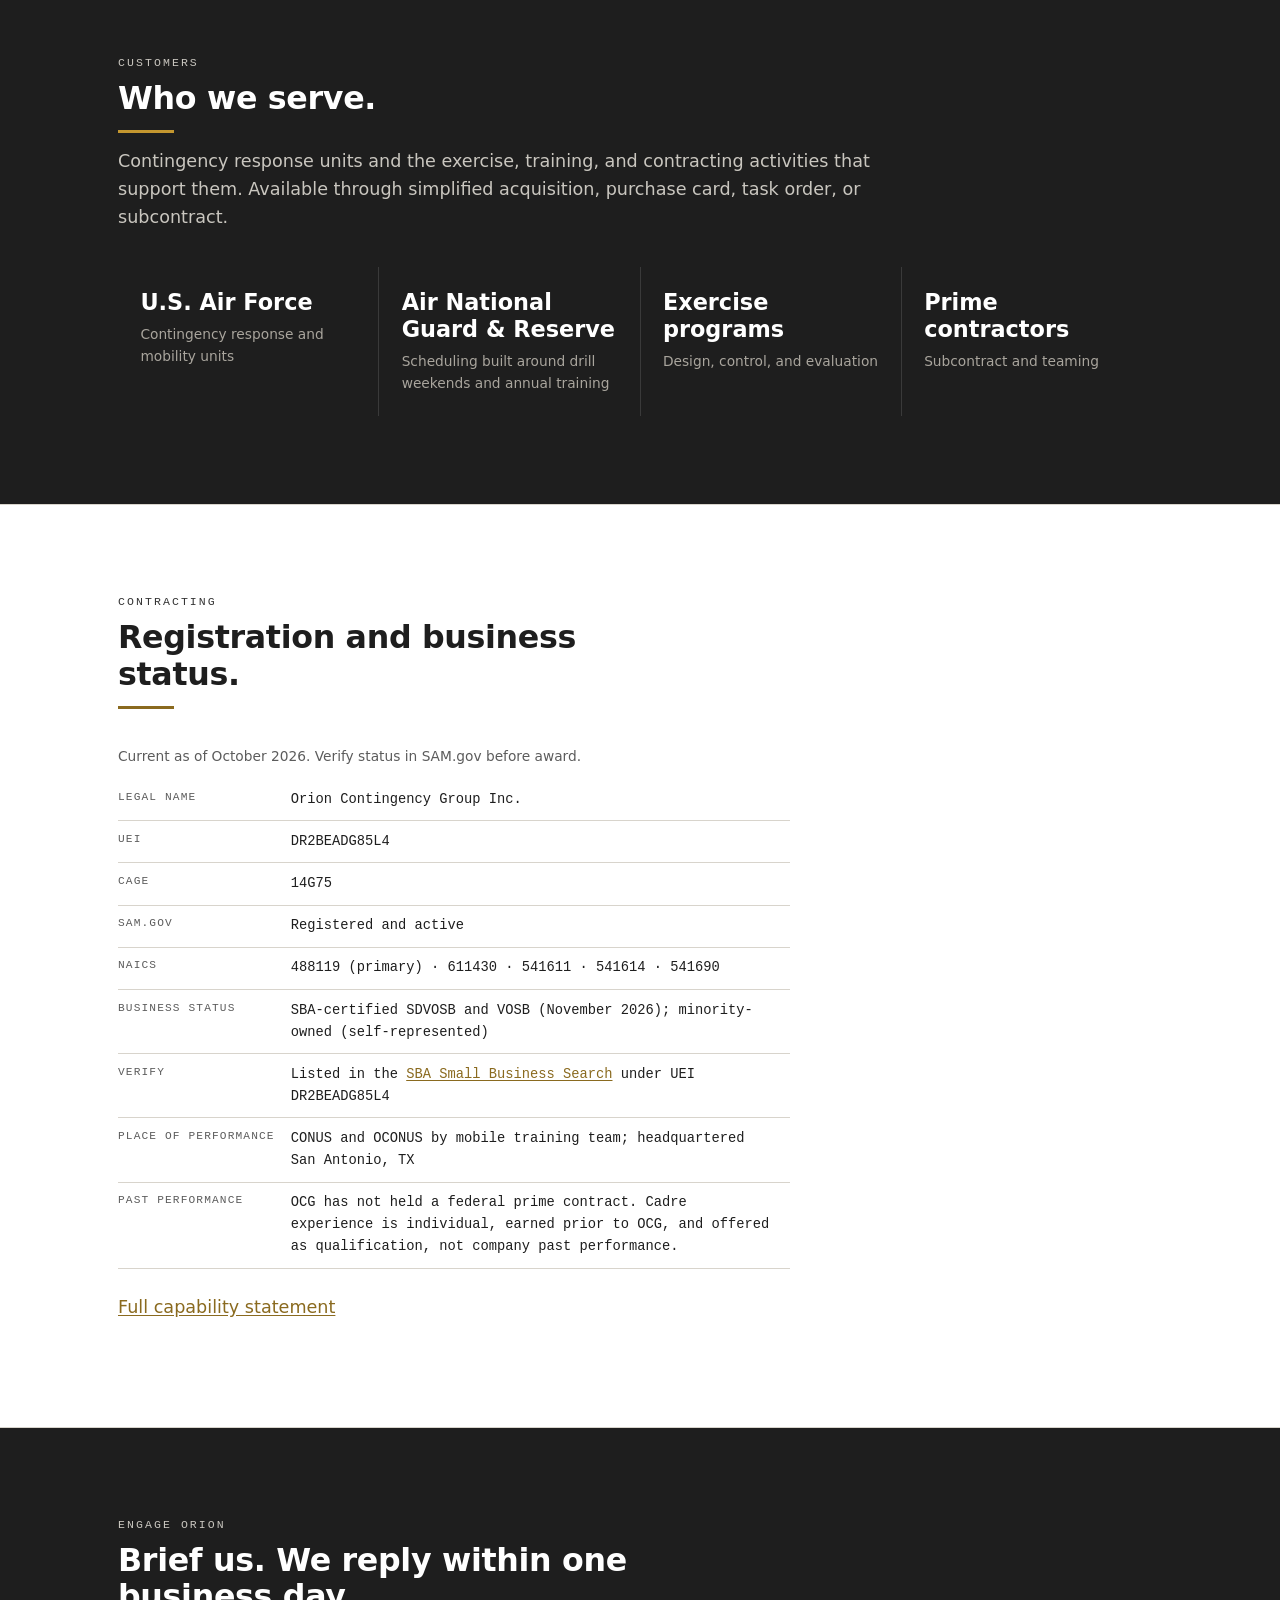
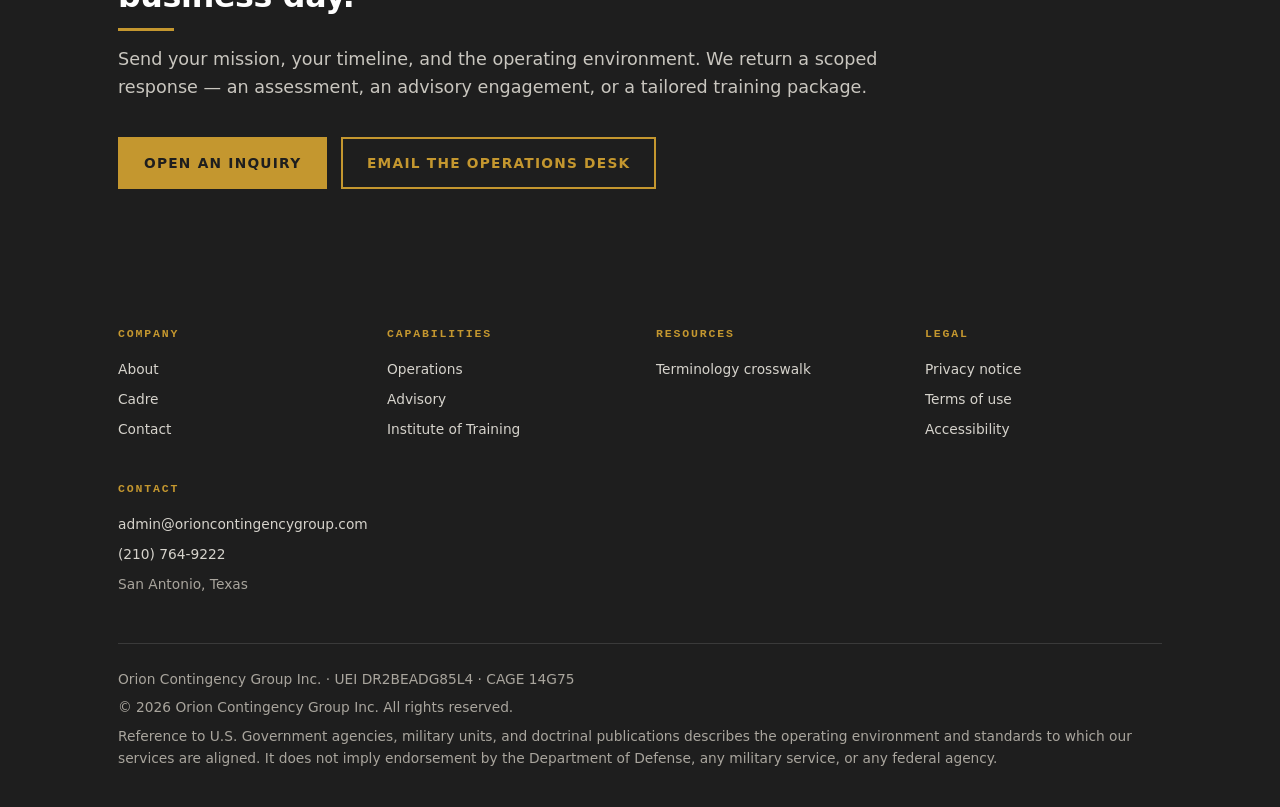
==== commit 9e314b4d: "Certification status: SBA-certified SDVOSB/VOSB (3 Nov 2026); remove pending and 8(a) language" ====
--- a/index.html
+++ b/index.html
@@ -4,7 +4,7 @@
 <meta charset="utf-8">
 <meta name="viewport" content="width=device-width, initial-scale=1">
 <title>Orion Contingency Group Inc. — Contingency response operations, advisory, and training</title>
-<meta name="description" content="Veteran-owned small business delivering contingency response training, landing zone and airfield assessment, exercise design, and readiness advisory by mobile training team. UEI DR2BEADG85L4 · CAGE 14G75.">
+<meta name="description" content="SBA-certified service-disabled veteran-owned small business (SDVOSB) delivering contingency response training, landing zone and airfield assessment, exercise design, and readiness advisory by mobile training team. UEI DR2BEADG85L4 · CAGE 14G75.">
 <meta name="theme-color" content="#1E1E1E">
 <link rel="canonical" href="https://www.orioncontingencygroup.com/">
 <link rel="stylesheet" href="site.css">
@@ -45,7 +45,7 @@
 
   <section class="hero">
     <div class="shell">
-      <p class="eyebrow">Veteran-owned · Contingency response</p>
+      <p class="eyebrow">SBA-certified SDVOSB · Contingency response</p>
       <h1>Contingency response for <em>when the runway isn't ready.</em></h1>
       <p>Orion Contingency Group helps defense, government, and allied organizations prepare for, respond to, and operate in degraded environments — through contingency response training, landing zone and airfield assessment, exercise design, and readiness advisory, delivered by mobile training team at the customer's location.</p>
       <div class="btn-row">
@@ -187,8 +187,8 @@
           <tr><th scope="row">CAGE</th><td>14G75</td></tr>
           <tr><th scope="row">SAM.gov</th><td>Registered and active</td></tr>
           <tr><th scope="row">NAICS</th><td>488119 (primary) · 611430 · 541611 · 541614 · 541690</td></tr>
-          <tr><th scope="row">Business status</th><td>Veteran-owned small business; minority-owned (self-represented)</td></tr>
-          <tr><th scope="row">Pending</th><td>SDVOSB and VOSB — SBA VetCert application submitted, pending determination · SBA 8(a) — application pending</td></tr>
+          <tr><th scope="row">Business status</th><td>SBA-certified SDVOSB and VOSB (November 2026); minority-owned (self-represented)</td></tr>
+          <tr><th scope="row">Verify</th><td>Listed in the <a href="https://search.certifications.sba.gov/">SBA Small Business Search</a> under UEI DR2BEADG85L4</td></tr>
           <tr><th scope="row">Place of performance</th><td>CONUS and OCONUS by mobile training team; headquartered San Antonio, TX</td></tr>
           <tr><th scope="row">Past performance</th><td>OCG has not held a federal prime contract. Cadre experience is individual, earned prior to OCG, and offered as qualification, not company past performance.</td></tr>
         </tbody>
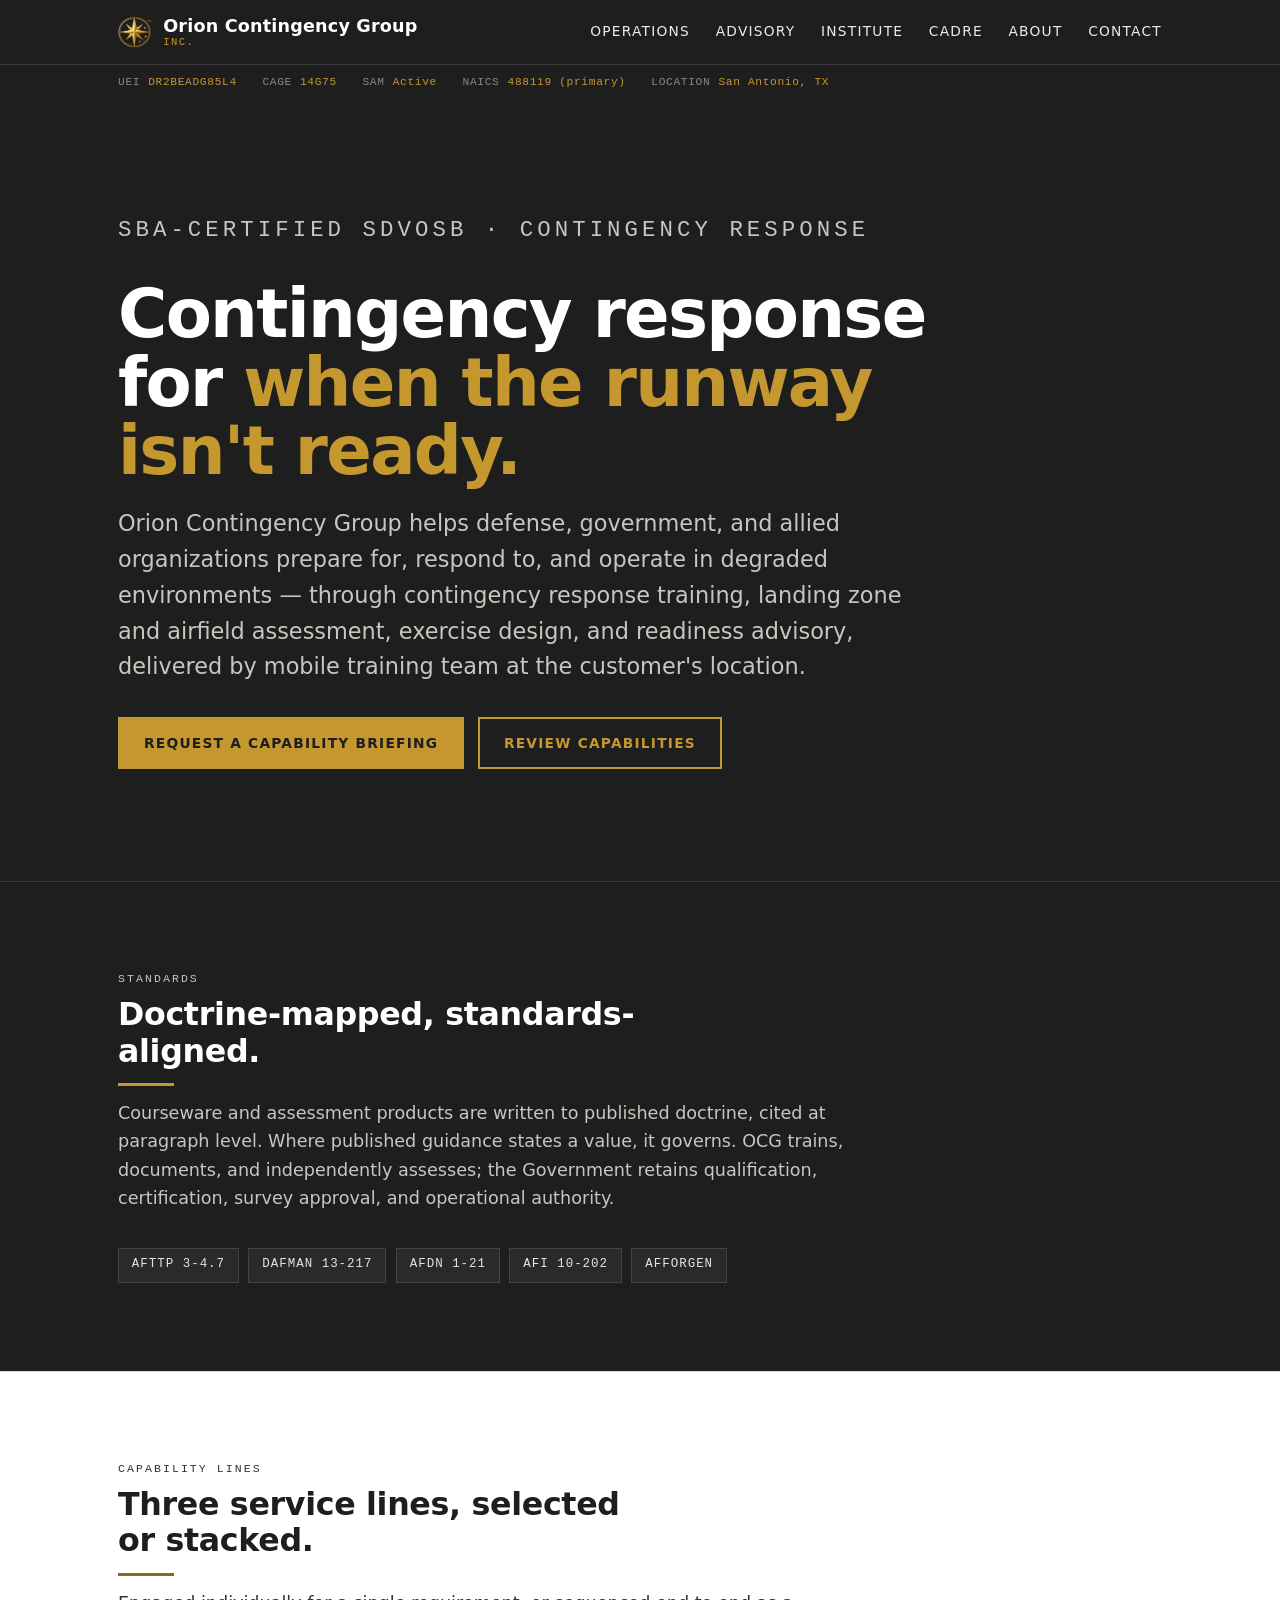
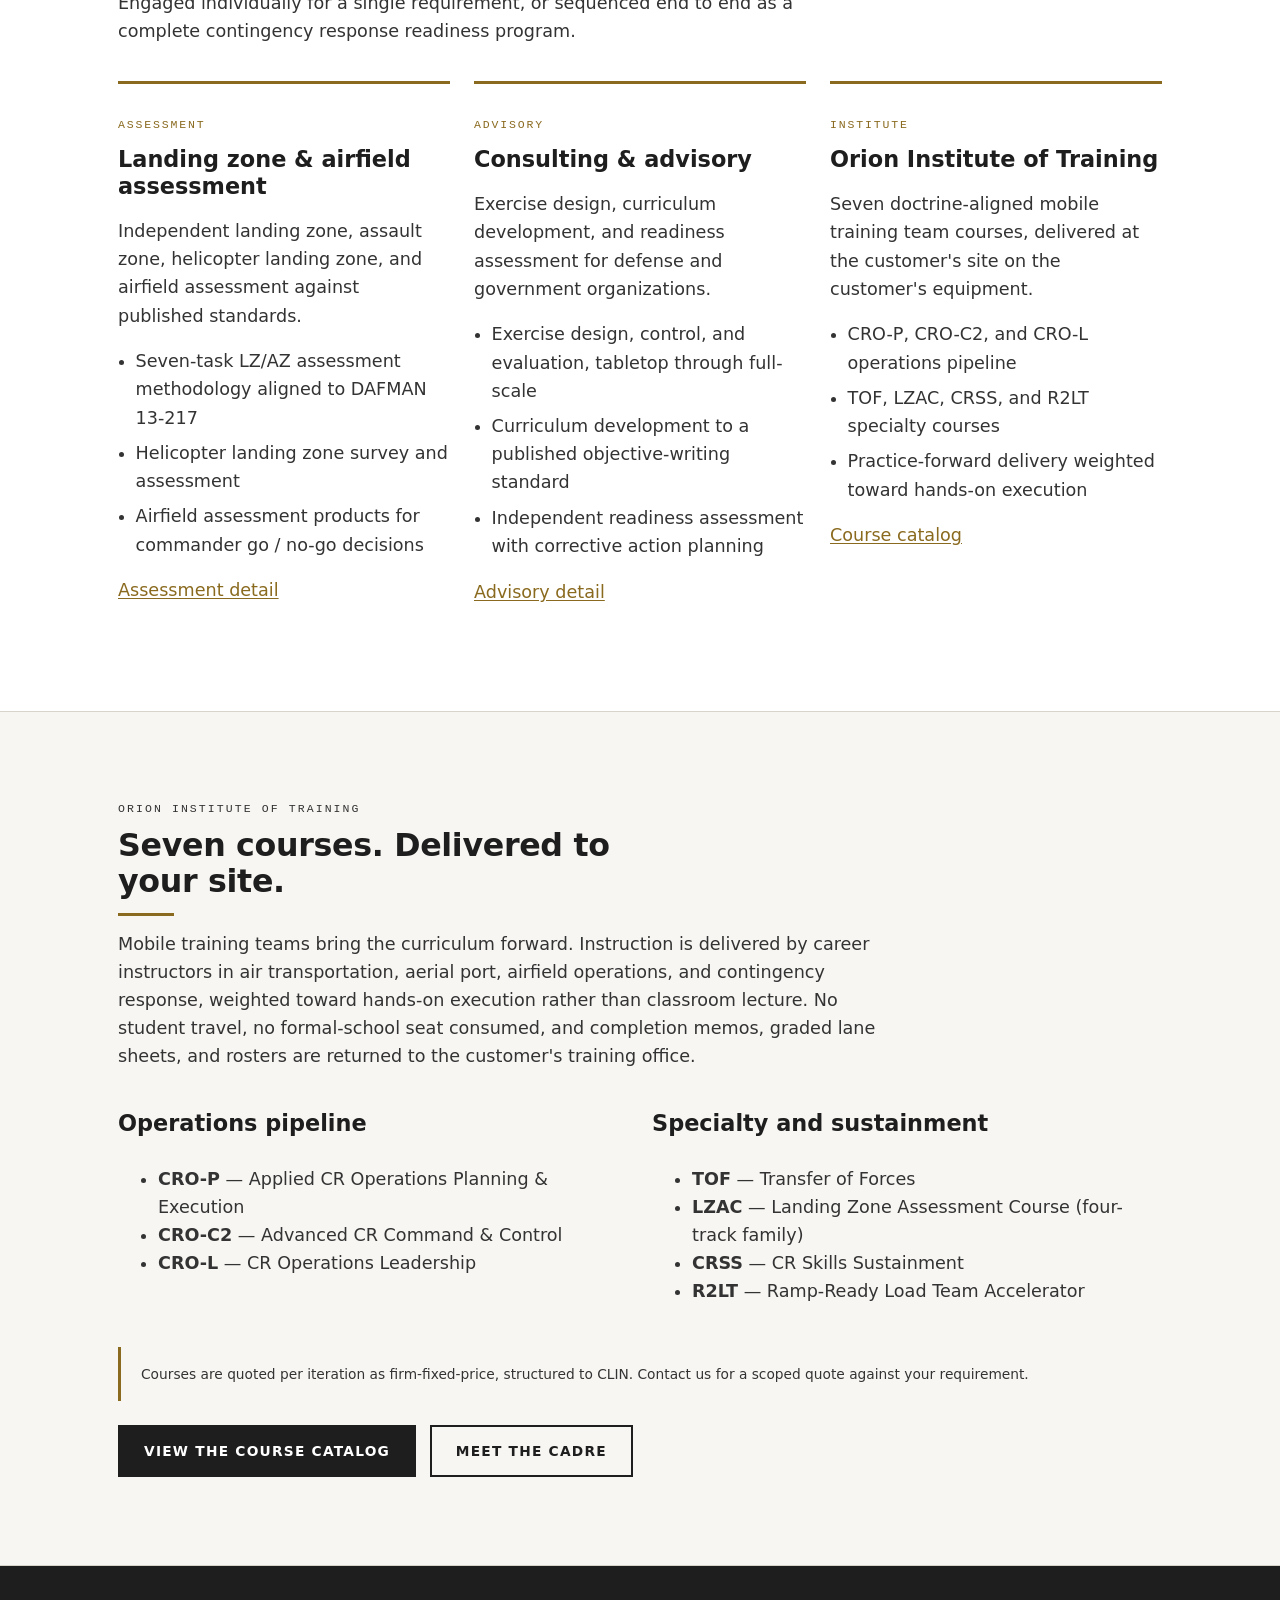
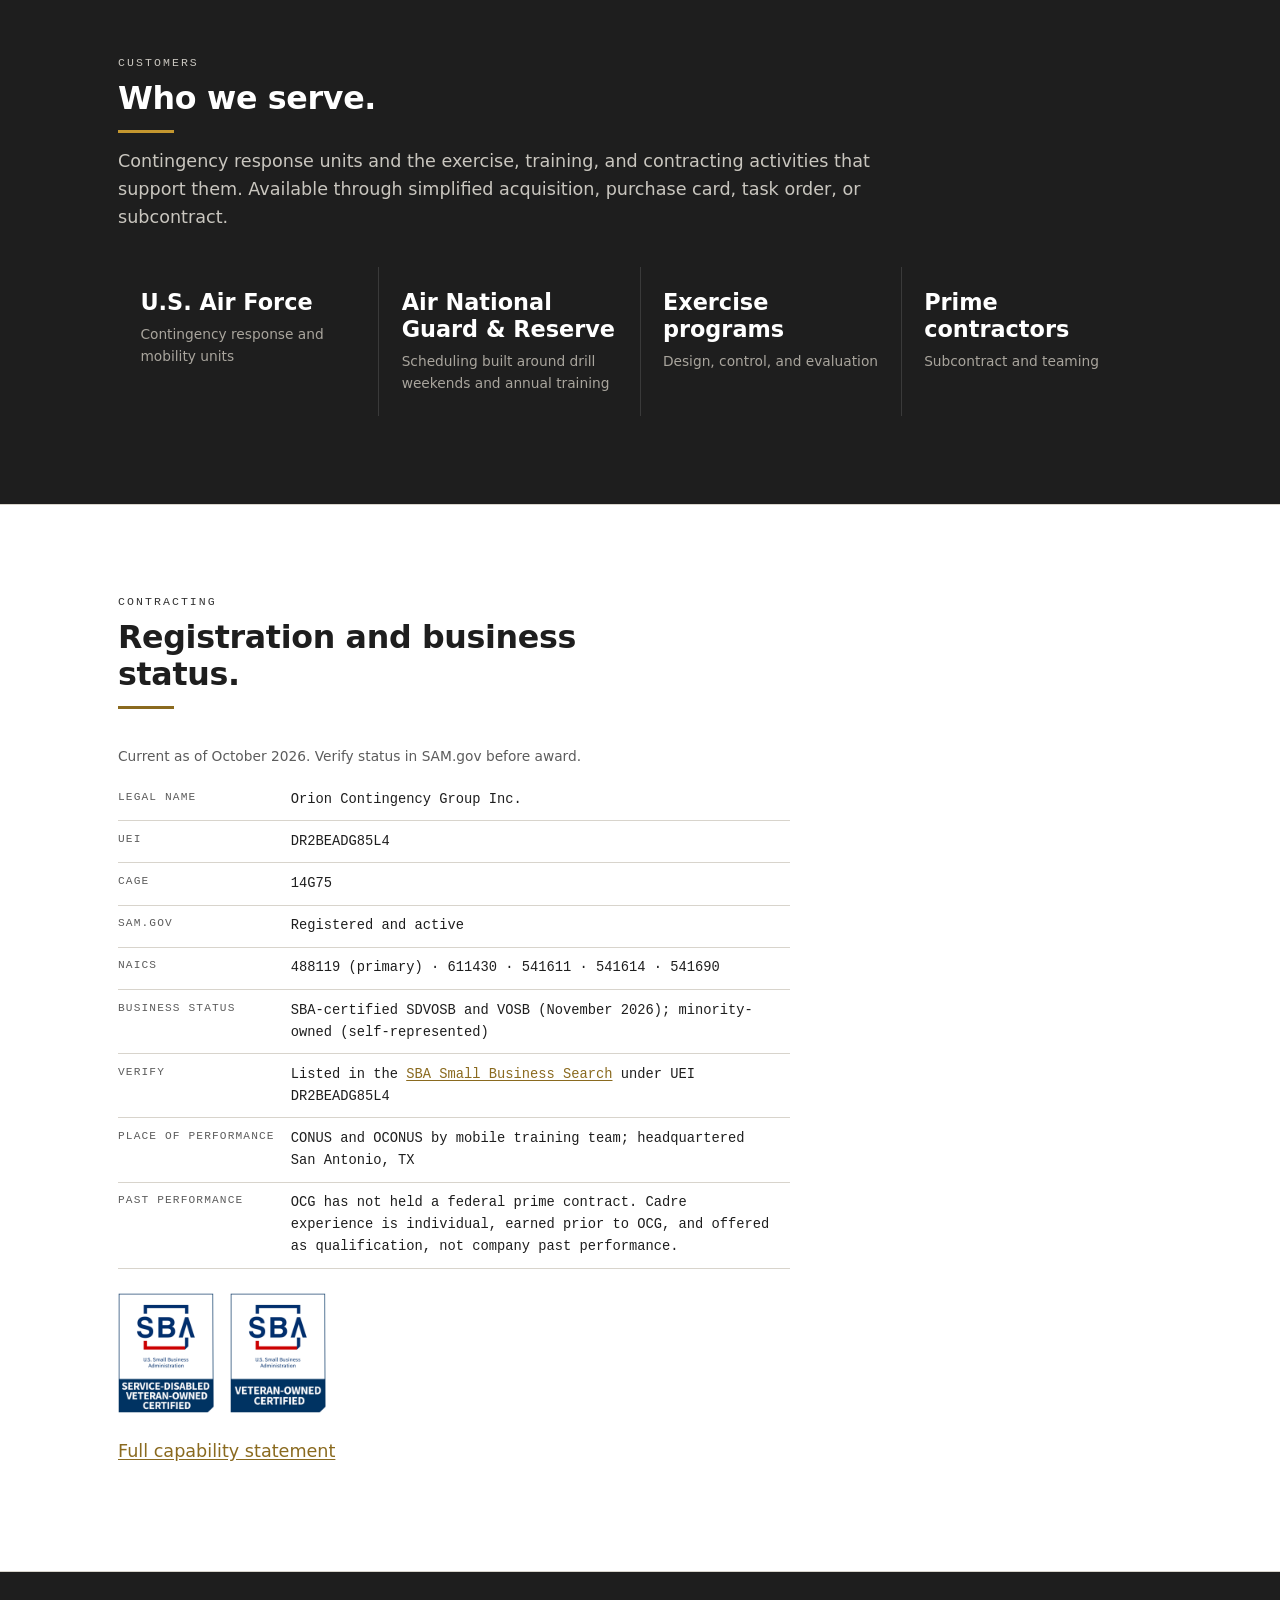
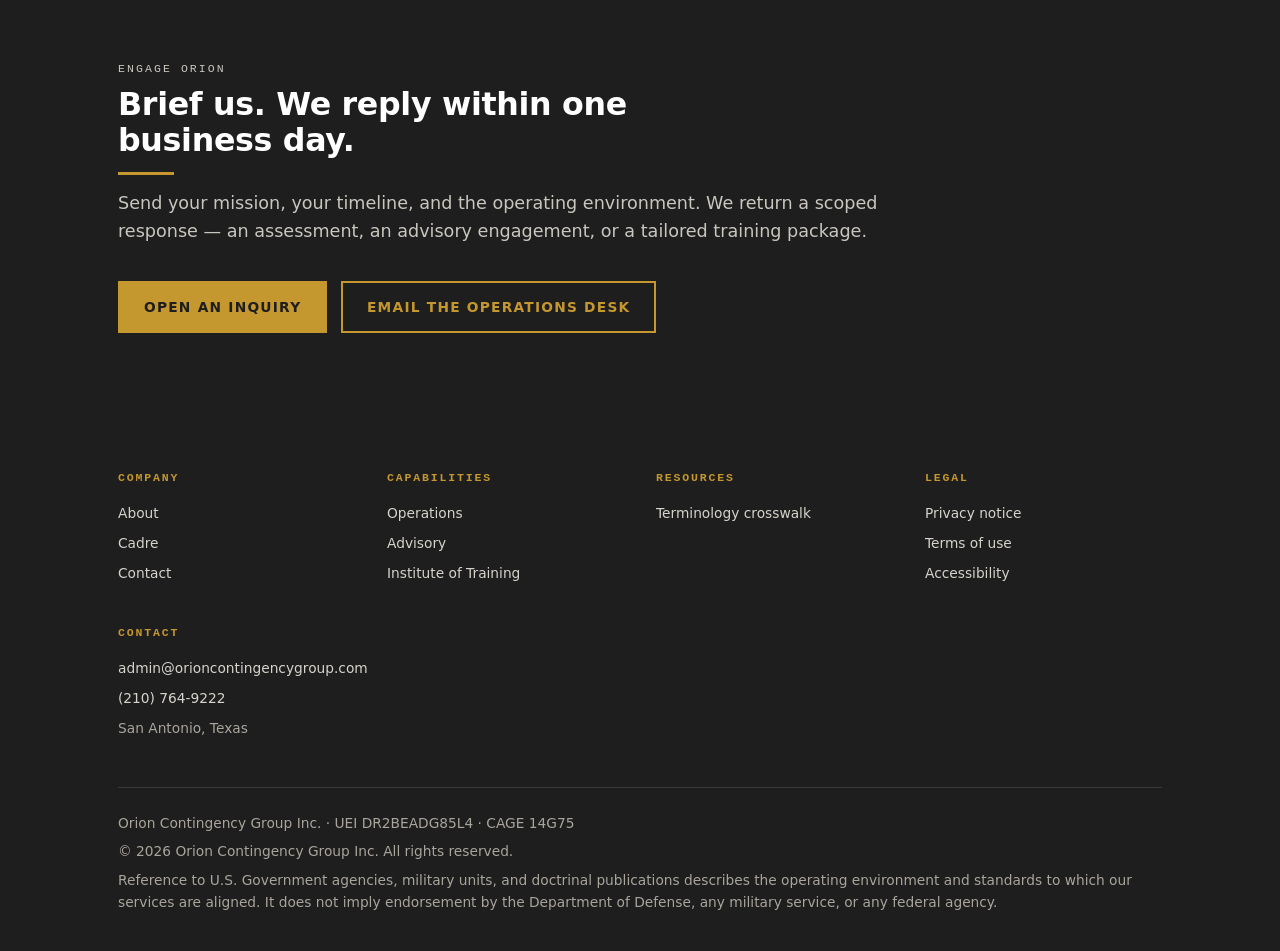
==== commit 75a9b181: "Add SBA SDVOSB and VOSB certification marks to About and home pages Co-Authored-By: Claude Opus 5.5 " ====
--- a/index.html
+++ b/index.html
@@ -193,6 +193,10 @@
           <tr><th scope="row">Past performance</th><td>OCG has not held a federal prime contract. Cadre experience is individual, earned prior to OCG, and offered as qualification, not company past performance.</td></tr>
         </tbody>
       </table>
+      <div class="cert-marks" aria-label="SBA certifications">
+        <img src="assets/sba-certified-sdvosb.png" width="96" height="120" alt="SBA Service-Disabled Veteran-Owned Certified">
+        <img src="assets/sba-certified-vosb.png" width="96" height="120" alt="SBA Veteran-Owned Certified">
+      </div>
       <p style="margin-top:1.5rem;"><a href="about.html">Full capability statement</a></p>
     </div>
   </section>
--- a/site.css
+++ b/site.css
@@ -486,3 +486,7 @@
 .course ul.tracks { margin: 0 0 0.5rem; }
 .course ul.tracks li { margin-bottom: 0.6rem; }
 .course ul.tracks em { font-style: normal; color: var(--gold-deep); font-weight: 600; }
+
+/* ---------- SBA certification marks (use per SBA brand guidance; remove if certification lapses) ---------- */
+.cert-marks { display:flex; gap:1rem; margin-top:1.5rem; }
+.cert-marks img { width:96px; height:auto; display:block; }
